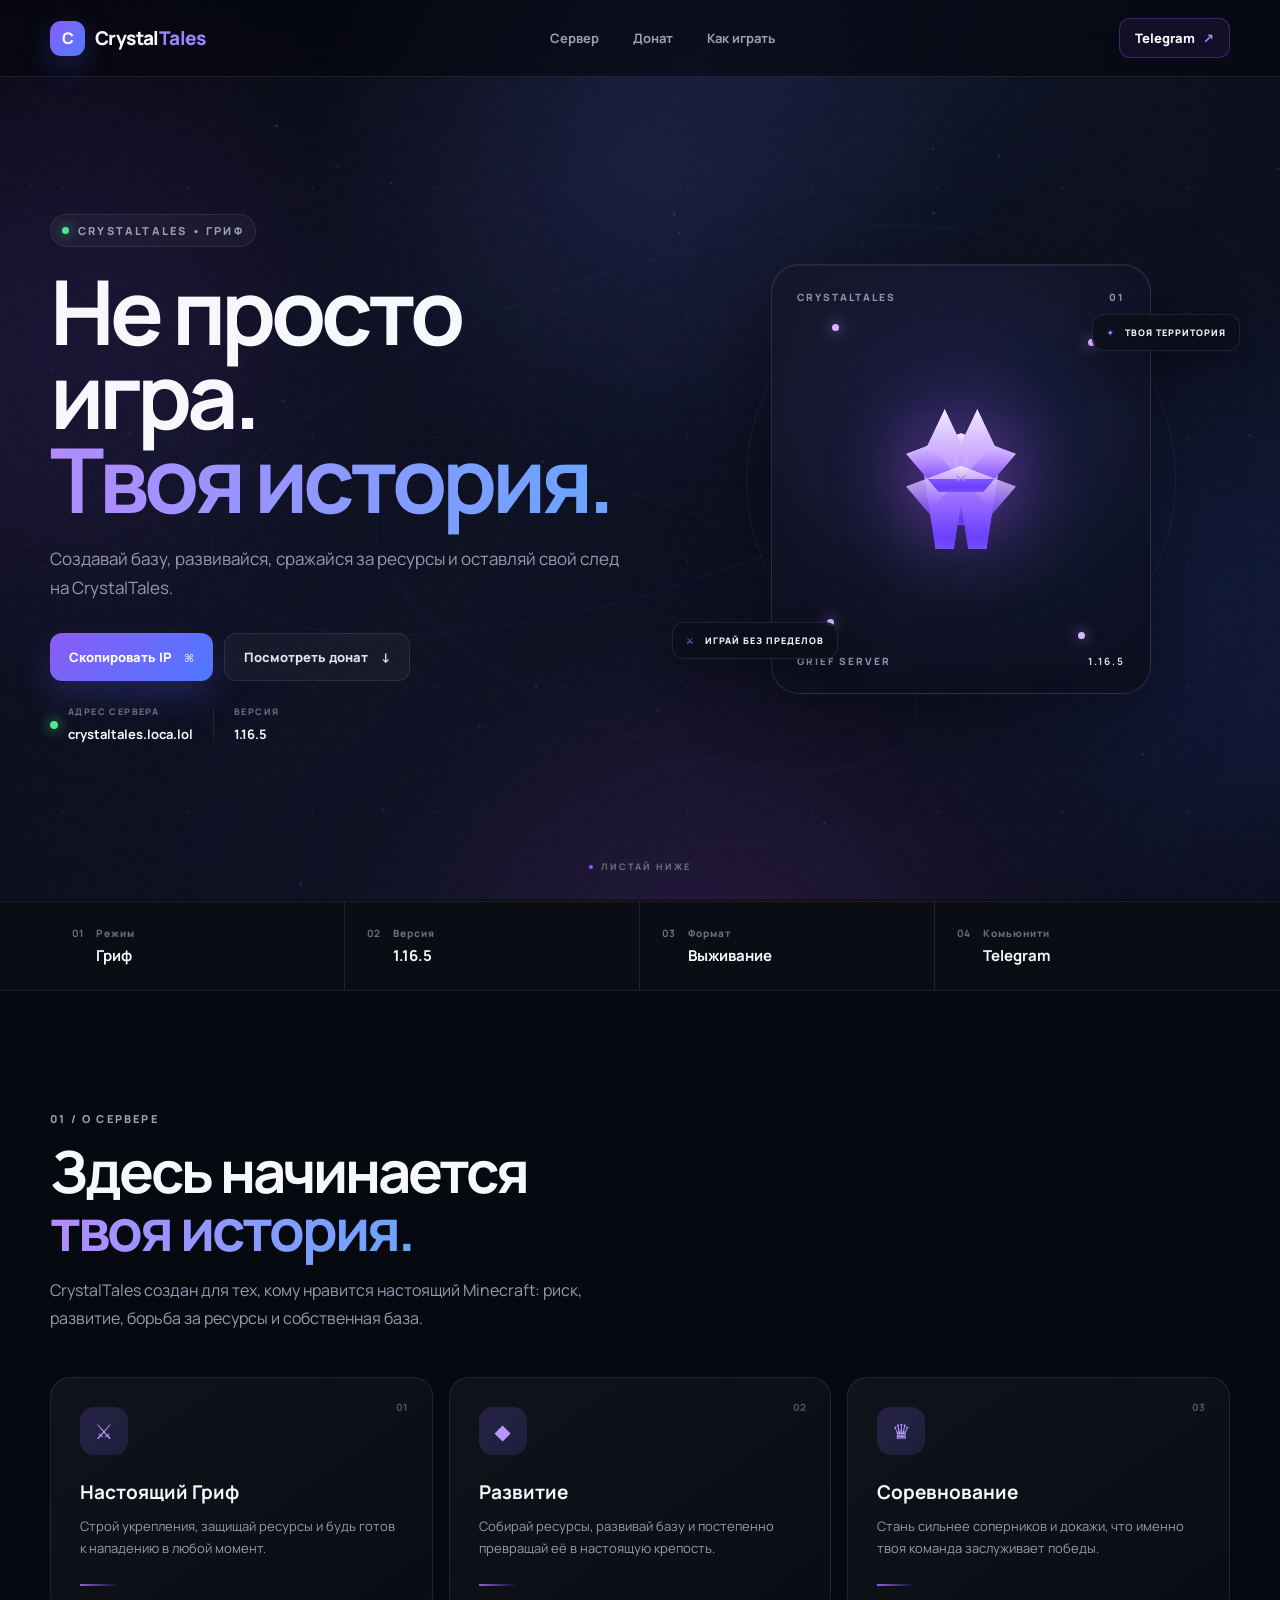
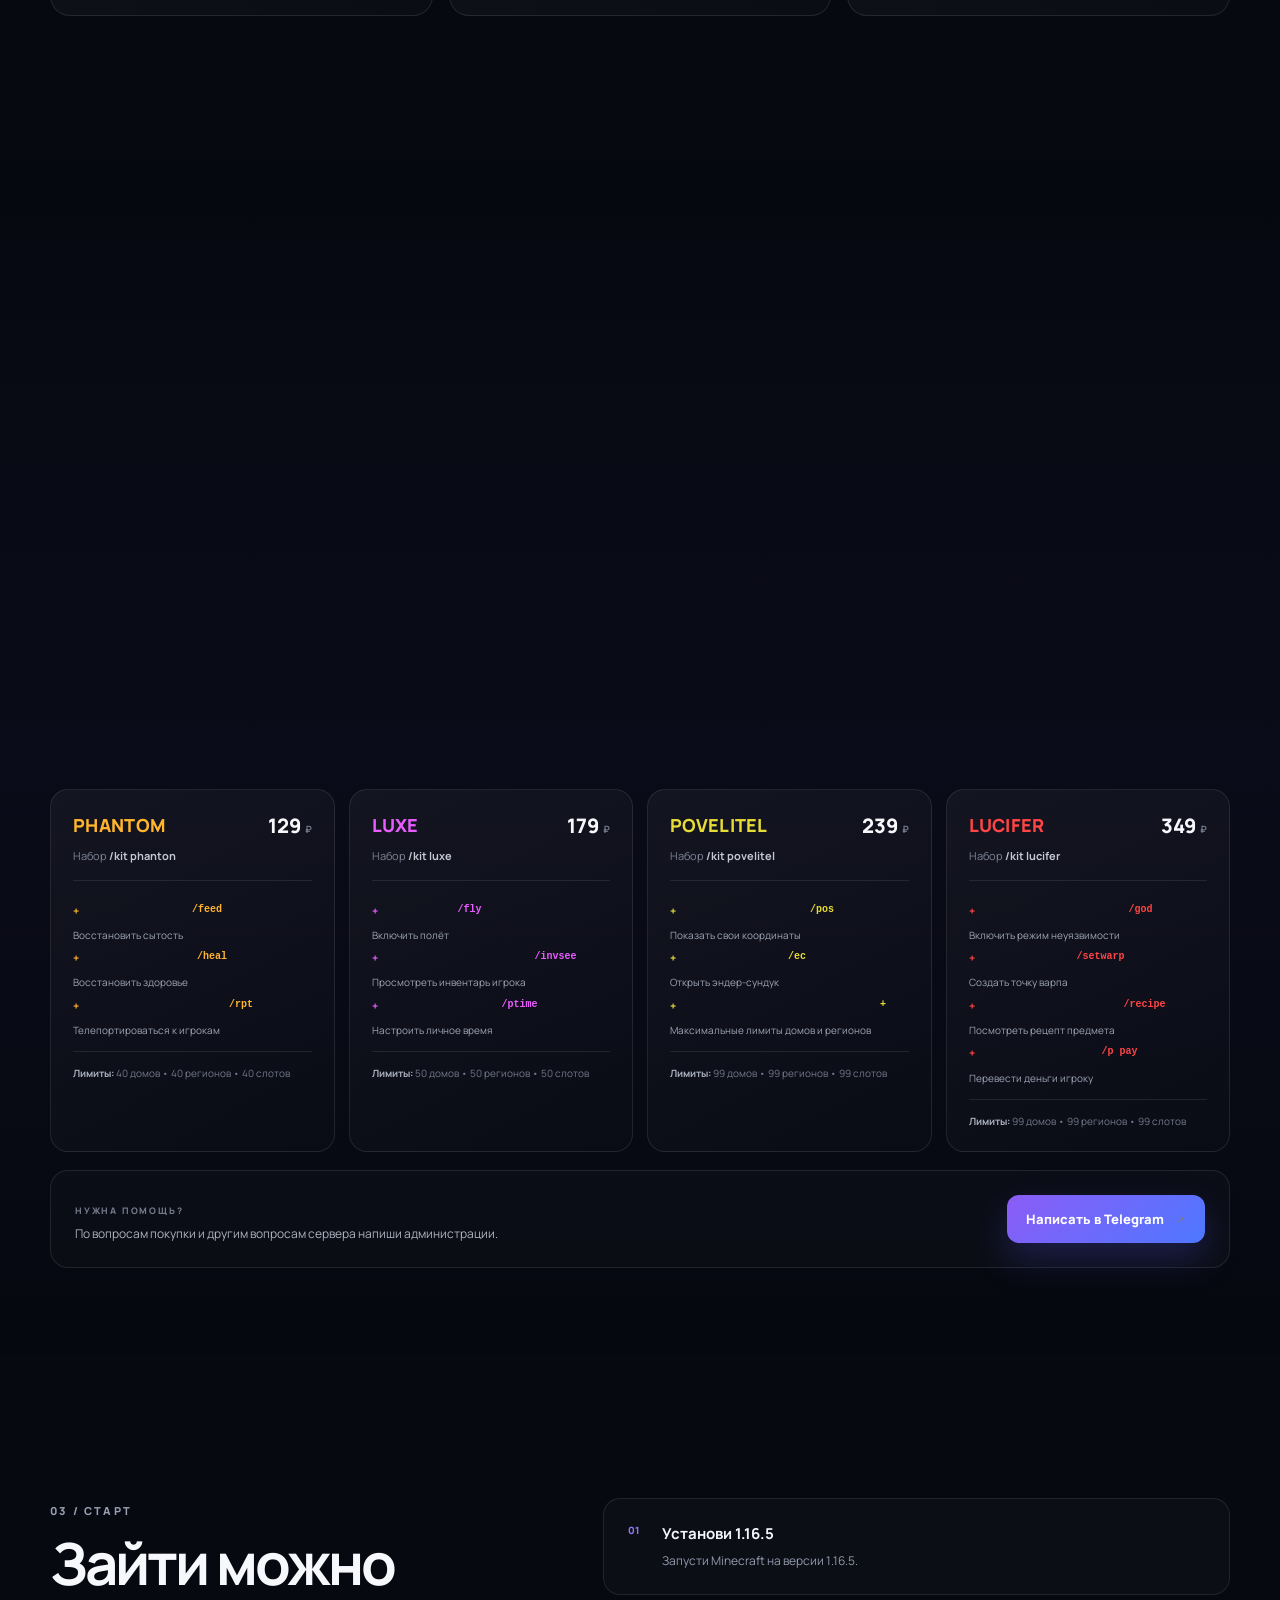
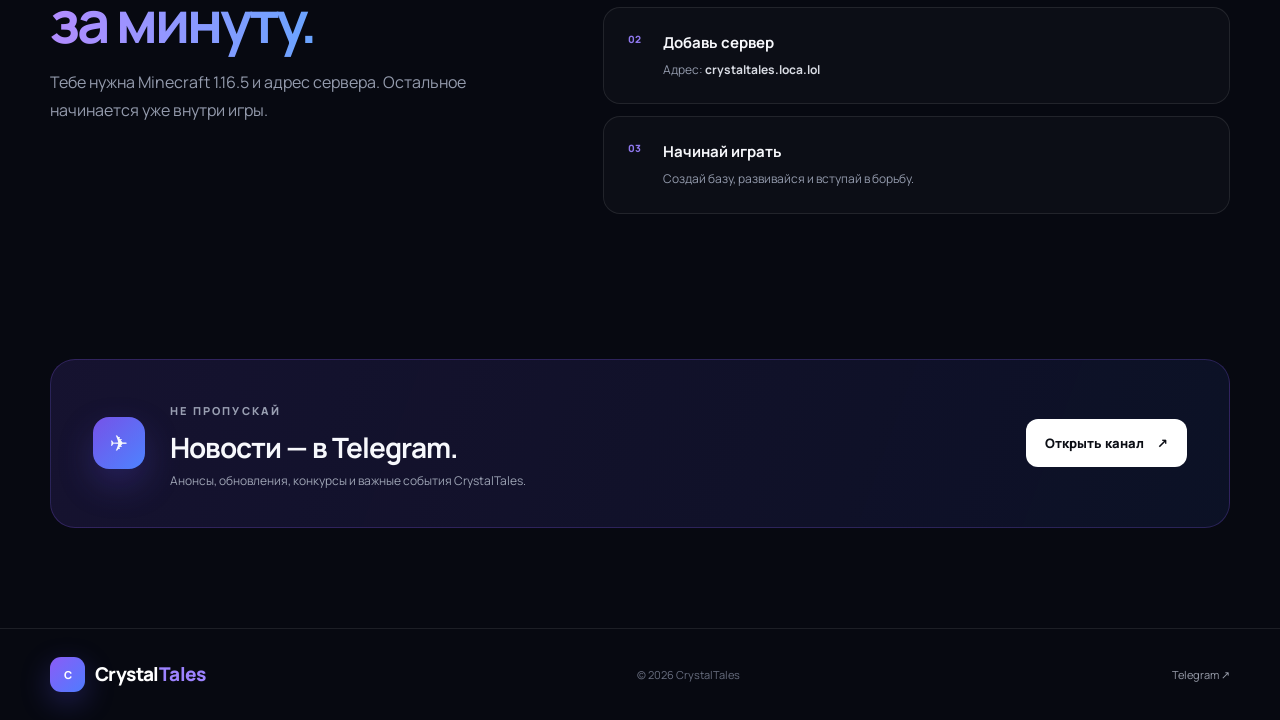
==== index.html @ ec24c419 "Add files via upload" ====
<!doctype html>
<html lang="ru">
<head>
  <meta charset="UTF-8">
  <meta name="viewport" content="width=device-width, initial-scale=1.0">
  <meta name="theme-color" content="#080a12">
  <meta name="description" content="CrystalTales — Minecraft сервер с режимом Гриф на версии 1.16.5.">
  <title>CrystalTales — Гриф 1.16.5</title>
  <link rel="preconnect" href="https://fonts.googleapis.com">
  <link rel="preconnect" href="https://fonts.gstatic.com" crossorigin>
  <link href="https://fonts.googleapis.com/css2?family=Manrope:wght@400;500;600;700;800&display=swap" rel="stylesheet">
  <link rel="stylesheet" href="style.css">
</head>
<body>
  <div class="page-bg" aria-hidden="true">
    <div class="noise"></div>
    <div class="aurora aurora-one"></div>
    <div class="aurora aurora-two"></div>
    <div class="aurora aurora-three"></div>
    <div class="aurora aurora-four"></div>
    <div class="stars"></div>
    <div class="light-grid"></div>
    <div class="orbit-glow orbit-a"></div>
    <div class="orbit-glow orbit-b"></div>
    <canvas id="spaceCanvas"></canvas>
  </div>

  <header class="header" id="top">
    <div class="container nav">
      <a class="brand" href="#top" aria-label="CrystalTales">
        <span class="brand-logo">C</span>
        <span class="brand-name">Crystal<span>Tales</span></span>
      </a>
      <nav class="nav-links" aria-label="Навигация">
        <a href="#about">Сервер</a>
        <a href="#donate">Донат</a>
        <a href="#how">Как играть</a>
      </nav>
      <a class="telegram-mini" href="https://t.me/CrystalTales1" target="_blank" rel="noopener">Telegram <span>↗</span></a>
    </div>
  </header>

  <main>
    <section class="hero">
      <div class="container hero-grid">
        <div class="hero-copy reveal">
          <div class="badge"><i></i> CRYSTALTALES • ГРИФ</div>
          <h1>Не просто игра.<br><span>Твоя история.</span></h1>
          <p class="hero-text">Создавай базу, развивайся, сражайся за ресурсы и оставляй свой след на CrystalTales.</p>
          <div class="hero-actions">
            <button class="btn btn-primary" id="copyIp"><span>Скопировать IP</span><b>⌘</b></button>
            <a class="btn btn-ghost" href="#donate">Посмотреть донат <span>↓</span></a>
          </div>
          <div class="server-meta">
            <div class="meta-item"><span class="online-dot"></span><div><small>АДРЕС СЕРВЕРА</small><strong>crystaltales.loca.lol</strong></div></div>
            <div class="meta-divider"></div>
            <div class="meta-item"><div><small>ВЕРСИЯ</small><strong>1.16.5</strong></div></div>
          </div>
        </div>

        <div class="hero-visual reveal reveal-delay">
          <div class="visual-ring ring-one"></div>
          <div class="visual-ring ring-two"></div>
          <div class="visual-card">
            <div class="visual-top"><span>CRYSTALTALES</span><em>01</em></div>
            <div class="crystal-wrap"><div class="crystal-glow"></div><div class="crystal-3d"><div class="face top"></div><div class="face left"></div><div class="face right"></div><div class="face bottom"></div></div><div class="spark s1"></div><div class="spark s2"></div><div class="spark s3"></div><div class="spark s4"></div></div>
            <div class="visual-bottom"><span>GRIEF SERVER</span><strong>1.16.5</strong></div>
          </div>
          <div class="floating-chip chip-top"><span>✦</span> ТВОЯ ТЕРРИТОРИЯ</div>
          <div class="floating-chip chip-bottom"><span>⚔</span> ИГРАЙ БЕЗ ПРЕДЕЛОВ</div>
        </div>
      </div>
      <div class="scroll-hint"><span></span> ЛИСТАЙ НИЖЕ</div>
    </section>

    <section class="quick-stats">
      <div class="container stats-grid">
        <div class="stat"><b>01</b><span>Режим</span><strong>Гриф</strong></div>
        <div class="stat"><b>02</b><span>Версия</span><strong>1.16.5</strong></div>
        <div class="stat"><b>03</b><span>Формат</span><strong>Выживание</strong></div>
        <div class="stat"><b>04</b><span>Комьюнити</span><strong>Telegram</strong></div>
      </div>
    </section>

    <section id="about" class="section">
      <div class="container">
        <div class="section-title reveal"><span class="section-kicker">01 / О СЕРВЕРЕ</span><h2>Здесь начинается<br><span>твоя история.</span></h2><p>CrystalTales создан для тех, кому нравится настоящий Minecraft: риск, развитие, борьба за ресурсы и собственная база.</p></div>
        <div class="feature-grid">
          <article class="feature-card reveal"><div class="feature-number">01</div><div class="feature-icon">⚔</div><h3>Настоящий Гриф</h3><p>Строй укрепления, защищай ресурсы и будь готов к нападению в любой момент.</p><span class="feature-line"></span></article>
          <article class="feature-card reveal"><div class="feature-number">02</div><div class="feature-icon">◆</div><h3>Развитие</h3><p>Собирай ресурсы, развивай базу и постепенно превращай её в настоящую крепость.</p><span class="feature-line"></span></article>
          <article class="feature-card reveal"><div class="feature-number">03</div><div class="feature-icon">♛</div><h3>Соревнование</h3><p>Стань сильнее соперников и докажи, что именно твоя команда заслуживает победы.</p><span class="feature-line"></span></article>
        </div>
      </div>
    </section>

    <section id="donate" class="section donate-section">
      <div class="container">
        <div class="section-title center reveal"><span class="section-kicker">02 / ПРИВИЛЕГИИ</span><h2>Выбери свой <span>уровень.</span></h2><p>Восемь привилегий для разных стилей игры. Подробности по каждой доступны ниже.</p></div>
        <div class="donate-grid" id="donateGrid"></div>
        <div class="donate-bottom reveal"><div><span>НУЖНА ПОМОЩЬ?</span><p>По вопросам покупки и другим вопросам сервера напиши администрации.</p></div><a class="btn btn-primary" href="https://t.me/CrystalTales1" target="_blank" rel="noopener">Написать в Telegram <span>↗</span></a></div>
      </div>
    </section>

    <section id="how" class="section how-section">
      <div class="container how-grid">
        <div class="section-title reveal"><span class="section-kicker">03 / СТАРТ</span><h2>Зайти можно<br><span>за минуту.</span></h2><p>Тебе нужна Minecraft 1.16.5 и адрес сервера. Остальное начинается уже внутри игры.</p></div>
        <div class="steps reveal">
          <div class="step"><span>01</span><div><h3>Установи 1.16.5</h3><p>Запусти Minecraft на версии 1.16.5.</p></div></div>
          <div class="step"><span>02</span><div><h3>Добавь сервер</h3><p>Адрес: <b>crystaltales.loca.lol</b></p></div></div>
          <div class="step"><span>03</span><div><h3>Начинай играть</h3><p>Создай базу, развивайся и вступай в борьбу.</p></div></div>
        </div>
      </div>
    </section>

    <section class="telegram-section">
      <div class="container telegram-box reveal">
        <div class="telegram-symbol">✈</div>
        <div><span class="section-kicker">НЕ ПРОПУСКАЙ</span><h2>Новости — в Telegram.</h2><p>Анонсы, обновления, конкурсы и важные события CrystalTales.</p></div>
        <a class="btn btn-light" href="https://t.me/CrystalTales1" target="_blank" rel="noopener">Открыть канал <span>↗</span></a>
      </div>
    </section>
  </main>

  <footer class="footer">
    <div class="container footer-inner">
      <a class="brand" href="#top"><span class="brand-logo">C</span><span class="brand-name">Crystal<span>Tales</span></span></a>
      <span>© 2026 CrystalTales</span>
      <a href="https://t.me/CrystalTales1" target="_blank" rel="noopener">Telegram ↗</a>
    </div>
  </footer>

  <div class="toast" id="toast">IP скопирован</div>
  <script src="script.js"></script>
</body>
</html>
---- style.css ----
:root{--bg:#070911;--bg2:#0b0e19;--panel:#0f1320;--panel2:#111625;--text:#f7f8fc;--muted:#949bad;--soft:#c7cad4;--line:rgba(255,255,255,.09);--purple:#8b5cf6;--blue:#4f7cff;--cyan:#5de5ff;--shadow:0 30px 90px rgba(0,0,0,.34)}
*{box-sizing:border-box}html{scroll-behavior:smooth}body{margin:0;background:var(--bg);color:var(--text);font-family:Manrope,system-ui,sans-serif;overflow-x:hidden}a{text-decoration:none;color:inherit}button{font:inherit}.container{width:min(1180px,calc(100% - 40px));margin:auto}
.page-bg{position:fixed;inset:0;z-index:-10;overflow:hidden;background:radial-gradient(circle at 50% 18%,#11142a 0,transparent 36%),linear-gradient(135deg,#05060b,#0a0d17 48%,#06070d)}.noise{position:absolute;inset:0;opacity:.035;background-image:url("data:image/svg+xml,%3Csvg viewBox='0 0 180 180' xmlns='http://www.w3.org/2000/svg'%3E%3Cfilter id='n'%3E%3CfeTurbulence type='fractalNoise' baseFrequency='.9' numOctaves='4' stitchTiles='stitch'/%3E%3C/filter%3E%3Crect width='100%25' height='100%25' filter='url(%23n)' opacity='.6'/%3E%3C/svg%3E")}.aurora{position:absolute;width:520px;height:520px;border-radius:50%;filter:blur(120px);opacity:.16;animation:float 17s ease-in-out infinite}.aurora-one{background:#7139dc;left:-220px;top:80px}.aurora-two{background:#245fe8;right:-240px;top:380px;animation-delay:-6s}.aurora-three{background:#9b42e9;left:35%;bottom:-350px;animation-delay:-11s}.stars{position:absolute;inset:0;background-image:radial-gradient(circle,rgba(255,255,255,.38) 1px,transparent 1.5px);background-size:125px 125px;opacity:.13}#spaceCanvas{position:absolute;inset:0;width:100%;height:100%;opacity:.5}@keyframes float{0%,100%{transform:translate3d(0,0,0) scale(1)}50%{transform:translate3d(35px,-35px,0) scale(1.1)}}
.header{position:sticky;top:0;z-index:50;background:rgba(6,8,14,.62);border-bottom:1px solid var(--line);backdrop-filter:blur(20px)}.nav{height:76px;display:flex;align-items:center;justify-content:space-between;gap:25px}.brand{display:flex;align-items:center;gap:10px}.brand-logo{width:35px;height:35px;display:grid;place-items:center;border-radius:11px;font-weight:900;background:linear-gradient(135deg,var(--purple),var(--blue));box-shadow:0 10px 30px rgba(90,80,240,.3)}.brand-name{font-weight:800;font-size:19px;letter-spacing:-.6px}.brand-name span{color:#9d83ff}.nav-links{display:flex;gap:34px;color:#9ca1b2;font-size:13px;font-weight:700}.nav-links a{transition:.2s}.nav-links a:hover{color:#fff}.telegram-mini{padding:10px 15px;border:1px solid rgba(139,92,246,.32);background:rgba(139,92,246,.08);border-radius:11px;font-size:13px;font-weight:800}.telegram-mini span{color:#a990ff;margin-left:5px}
.hero{min-height:calc(100vh - 76px);display:flex;align-items:center;position:relative;padding:80px 0 100px}.hero-grid{display:grid;grid-template-columns:1.03fr .97fr;align-items:center;gap:70px}.badge,.section-kicker{font-size:11px;letter-spacing:2.2px;font-weight:800;color:#999fb2}.badge{display:inline-flex;align-items:center;gap:9px;padding:8px 11px;border:1px solid var(--line);background:rgba(255,255,255,.035);border-radius:999px}.badge i{width:7px;height:7px;border-radius:50%;background:#55e38b;box-shadow:0 0 13px #55e38b}.hero h1{font-size:clamp(55px,7vw,92px);line-height:.94;letter-spacing:-5px;margin:22px 0}.hero h1 span,.section-title h2 span{background:linear-gradient(90deg,#b28cff,#69a4ff);-webkit-background-clip:text;background-clip:text;color:transparent}.hero-text{max-width:600px;color:var(--muted);font-size:17px;line-height:1.75}.hero-actions{display:flex;gap:11px;margin:30px 0 24px;flex-wrap:wrap}.btn{display:inline-flex;align-items:center;justify-content:center;gap:13px;min-height:48px;padding:0 19px;border-radius:12px;font-size:13px;font-weight:800;transition:.22s;border:0;cursor:pointer}.btn-primary{color:#fff;background:linear-gradient(135deg,#8b5cf6,#4e78ff);box-shadow:0 15px 35px rgba(83,83,230,.25)}.btn-primary:hover{transform:translateY(-2px);box-shadow:0 20px 45px rgba(83,83,230,.34)}.btn-primary b{font-size:11px;opacity:.7}.btn-ghost{border:1px solid var(--line);background:rgba(255,255,255,.035);color:#e2e4eb}.btn-ghost:hover{background:rgba(255,255,255,.07);transform:translateY(-2px)}.server-meta{display:flex;align-items:center;gap:20px}.meta-item{display:flex;align-items:center;gap:10px}.meta-item small{display:block;color:#666d80;font-size:9px;font-weight:800;letter-spacing:1.4px;margin-bottom:4px}.meta-item strong{font-size:13px}.online-dot{width:8px;height:8px;border-radius:50%;background:#55e38b;box-shadow:0 0 13px #55e38b}.meta-divider{height:32px;width:1px;background:var(--line)}
.hero-visual{position:relative;height:520px;display:grid;place-items:center}.visual-ring{position:absolute;border:1px solid rgba(142,120,255,.13);border-radius:50%;animation:spin 25s linear infinite}.ring-one{width:430px;height:430px}.ring-two{width:330px;height:330px;border-style:dashed;animation-direction:reverse;animation-duration:31s}.visual-card{width:min(380px,82vw);height:430px;border:1px solid rgba(255,255,255,.12);border-radius:28px;background:linear-gradient(150deg,rgba(20,23,40,.86),rgba(10,13,24,.72));box-shadow:var(--shadow),inset 0 1px 0 rgba(255,255,255,.05);backdrop-filter:blur(16px);padding:25px;display:flex;flex-direction:column;justify-content:space-between;position:relative;overflow:hidden}.visual-card:after{content:"";position:absolute;width:260px;height:260px;border-radius:50%;background:linear-gradient(135deg,#7945e8,#3c74ff);filter:blur(90px);opacity:.22;left:50%;top:40%;transform:translate(-50%,-50%)}.visual-top,.visual-bottom{position:relative;z-index:2;display:flex;justify-content:space-between;color:#8f95a8;font-size:10px;font-weight:800;letter-spacing:2px}.visual-top em{font-style:normal}.visual-bottom strong{color:#dce0e9}.crystal-wrap{position:relative;z-index:2;display:grid;place-items:center;flex:1}.crystal-glow{position:absolute;width:170px;height:170px;border-radius:50%;background:radial-gradient(circle,#a855f7,transparent 70%);filter:blur(35px);opacity:.7;animation:pulseGlow 3s ease-in-out infinite}.crystal-3d{position:relative;width:110px;height:140px;transform-style:preserve-3d;animation:floatCrystal 6s ease-in-out infinite,rotateCrystal 14s linear infinite}.face{position:absolute;clip-path:polygon(50% 0%,100% 35%,70% 100%,30% 100%,0% 35%);inset:0;background:linear-gradient(180deg,#f3e8ff,#b388ff,#5b2fff);box-shadow:0 0 35px rgba(168,85,247,.45),inset 0 0 16px rgba(255,255,255,.35)}.top{transform:rotateX(65deg) translateZ(18px)}.left{transform:rotateY(-65deg) translateZ(18px)}.right{transform:rotateY(65deg) translateZ(18px)}.bottom{transform:rotateX(-65deg) translateZ(18px);opacity:.85}.spark{position:absolute;width:7px;height:7px;border-radius:50%;background:#d8b4fe;box-shadow:0 0 14px #c084fc;animation:sparkMove 4s linear infinite}.s1{top:20px;left:35px}.s2{top:35px;right:30px;animation-delay:1s}.s3{bottom:28px;left:30px;animation-delay:2s}.s4{bottom:15px;right:40px;animation-delay:3s}@keyframes spin{to{transform:rotate(360deg)}}@keyframes floatCrystal{0%,100%{transform:translateY(0)}50%{transform:translateY(-14px)}}@keyframes rotateCrystal{from{rotate:0deg}to{rotate:360deg}}@keyframes pulseGlow{0%,100%{transform:scale(1);opacity:.65}50%{transform:scale(1.2);opacity:1}}@keyframes sparkMove{0%{transform:translate(0,0);opacity:0}20%{opacity:1}100%{transform:translate(20px,-30px);opacity:0}}.floating-chip{position:absolute;z-index:4;padding:11px 13px;border:1px solid var(--line);border-radius:12px;background:rgba(12,15,26,.82);backdrop-filter:blur(12px);font-size:9px;font-weight:800;letter-spacing:1px;box-shadow:0 15px 35px rgba(0,0,0,.22)}.floating-chip span{color:#9b7cff;margin-right:7px}.chip-top{top:95px;right:-10px;animation:chip 4s ease-in-out infinite}.chip-bottom{bottom:80px;left:-20px;animation:chip 4s ease-in-out infinite reverse}@keyframes chip{50%{transform:translateY(-8px)}}.scroll-hint{position:absolute;bottom:28px;left:50%;transform:translateX(-50%);color:#676d7d;font-size:9px;letter-spacing:2px;font-weight:800;display:flex;align-items:center;gap:8px}.scroll-hint span{width:4px;height:4px;border-radius:50%;background:#8b5cf6}
.quick-stats{border-block:1px solid var(--line);background:rgba(255,255,255,.018)}.stats-grid{display:grid;grid-template-columns:repeat(4,1fr)}.stat{padding:24px 22px;border-right:1px solid var(--line);display:grid;grid-template-columns:auto 1fr;column-gap:13px}.stat:last-child{border:0}.stat b{grid-row:1/3;color:#716d84;font-size:10px}.stat span{font-size:10px;color:#696f80;letter-spacing:1px;font-weight:800}.stat strong{font-size:15px;margin-top:5px}
.section{padding:115px 0}.section-title{max-width:700px;margin-bottom:45px}.section-title.center{text-align:center;margin-left:auto;margin-right:auto}.section-title.center p{margin-left:auto;margin-right:auto}.section-title h2{font-size:clamp(38px,5vw,58px);line-height:1;letter-spacing:-3px;margin:14px 0 18px}.section-title p{color:var(--muted);line-height:1.75;max-width:560px;margin:0}.feature-grid{display:grid;grid-template-columns:repeat(3,1fr);gap:16px}.feature-card{position:relative;padding:29px;border:1px solid var(--line);border-radius:20px;background:linear-gradient(145deg,rgba(255,255,255,.045),rgba(255,255,255,.018));overflow:hidden;transition:.25s}.feature-card:hover{transform:translateY(-6px);border-color:rgba(139,92,246,.32);box-shadow:0 25px 55px rgba(0,0,0,.2)}.feature-number{position:absolute;top:22px;right:24px;color:#4c5262;font-size:10px;font-weight:900}.feature-icon{width:48px;height:48px;border-radius:14px;display:grid;place-items:center;background:linear-gradient(135deg,rgba(139,92,246,.2),rgba(79,124,255,.14));color:#b497ff;font-size:21px}.feature-card h3{font-size:19px;margin:24px 0 10px}.feature-card p{color:var(--muted);font-size:13px;line-height:1.7;margin:0}.feature-line{display:block;width:38px;height:2px;margin-top:25px;background:linear-gradient(90deg,var(--purple),transparent)}
.donate-section{background:linear-gradient(180deg,transparent,rgba(94,75,190,.045),transparent)}.donate-grid{display:grid;grid-template-columns:repeat(4,1fr);gap:14px}.donate-card{--rank:#9b7cff;position:relative;padding:22px;border:1px solid var(--line);border-radius:18px;background:linear-gradient(150deg,rgba(255,255,255,.045),rgba(255,255,255,.012));overflow:hidden;transition:.25s}.donate-card:before{content:"";position:absolute;width:170px;height:170px;border-radius:50%;background:var(--rank);filter:blur(75px);opacity:0;right:-80px;top:-100px;transition:.3s}.donate-card:hover{transform:translateY(-5px);border-color:color-mix(in srgb,var(--rank) 60%,transparent);box-shadow:0 22px 50px rgba(0,0,0,.2)}.donate-card:hover:before{opacity:.12}.rank-top{display:flex;align-items:center;justify-content:space-between}.rank{font-size:18px;font-weight:900;color:var(--rank);letter-spacing:.3px}.rank-price{font-size:20px;font-weight:900}.rank-price small{font-size:10px;color:#717687;font-weight:700}.rank-kit{font-size:11px;color:#7f8596;margin-top:9px}.rank-kit b{color:#c4c8d2}.perk-list{margin:17px 0 0;padding-top:14px;border-top:1px solid var(--line)}.perk{font-size:11px;color:#aeb3c0;line-height:1.55;margin:7px 0}.perk:before{content:"+";color:var(--rank);font-weight:900;margin-right:7px}.limits{margin-top:14px;padding-top:13px;border-top:1px solid var(--line);font-size:10px;line-height:1.6;color:#747a8c}.limits b{color:#aab0be}.donate-bottom{margin-top:18px;padding:24px;border:1px solid var(--line);border-radius:18px;display:flex;justify-content:space-between;align-items:center;gap:20px;background:rgba(255,255,255,.02)}.donate-bottom span{font-size:9px;letter-spacing:1.8px;color:#73798b;font-weight:900}.donate-bottom p{margin:6px 0 0;color:#aeb2bf;font-size:12px}
.how-grid{display:grid;grid-template-columns:.85fr 1.15fr;gap:90px;align-items:start}.steps{display:grid;gap:12px}.step{display:flex;gap:22px;padding:24px;border:1px solid var(--line);border-radius:17px;background:rgba(255,255,255,.025);transition:.2s}.step:hover{background:rgba(255,255,255,.045);transform:translateX(4px)}.step>span{font-size:10px;font-weight:900;color:#8f78ee}.step h3{margin:0 0 7px;font-size:15px}.step p{margin:0;color:var(--muted);font-size:12px;line-height:1.6}.step p b{color:#d9dce4}
.telegram-section{padding:30px 0 100px}.telegram-box{padding:38px 42px;border:1px solid rgba(139,92,246,.24);border-radius:25px;background:linear-gradient(110deg,rgba(104,71,209,.16),rgba(54,91,219,.10));display:grid;grid-template-columns:auto 1fr auto;align-items:center;gap:25px}.telegram-symbol{width:52px;height:52px;border-radius:16px;display:grid;place-items:center;background:linear-gradient(135deg,#7652e8,#4d83ff);font-size:22px;box-shadow:0 15px 35px rgba(91,77,230,.25)}.telegram-box h2{margin:8px 0 6px;font-size:28px;letter-spacing:-1px}.telegram-box p{margin:0;color:#9ea4b5;font-size:12px}.btn-light{background:#fff;color:#0b0d14}.btn-light:hover{transform:translateY(-2px);background:#f0f1f5}.footer{padding:28px 0;border-top:1px solid var(--line);color:#696f80;font-size:11px}.footer-inner{display:flex;align-items:center;justify-content:space-between;gap:20px}.footer .brand{color:#fff}.footer a:last-child{color:#9a9fac}.toast{position:fixed;left:50%;bottom:28px;transform:translate(-50%,20px);opacity:0;pointer-events:none;padding:12px 17px;border-radius:12px;background:#f6f7fa;color:#0b0d13;font-size:12px;font-weight:800;box-shadow:0 15px 40px rgba(0,0,0,.3);transition:.25s;z-index:100}.toast.show{opacity:1;transform:translate(-50%,0)}
.reveal{opacity:0;transform:translateY(20px);transition:opacity .7s ease,transform .7s ease}.reveal.visible{opacity:1;transform:none}.reveal-delay{transition-delay:.15s}
@media(max-width:1050px){.hero-grid{gap:35px}.donate-grid{grid-template-columns:repeat(2,1fr)}.how-grid{gap:50px}}
@media(max-width:850px){.nav-links{display:none}.hero{padding:70px 0 100px}.hero-grid{grid-template-columns:1fr}.hero-visual{height:450px}.feature-grid,.how-grid{grid-template-columns:1fr}.stats-grid{grid-template-columns:repeat(2,1fr)}.stat:nth-child(2){border-right:0}.stat:nth-child(-n+2){border-bottom:1px solid var(--line)}.telegram-box{grid-template-columns:auto 1fr}.telegram-box .btn{grid-column:2;justify-self:start}.floating-chip{display:none}}
@media(max-width:560px){.container{width:calc(100% - 26px)}.nav{height:66px}.telegram-mini{padding:9px 12px}.hero{min-height:auto;padding:55px 0 85px}.hero h1{font-size:54px;letter-spacing:-3px}.hero-text{font-size:15px}.hero-actions .btn{width:100%}.server-meta{gap:12px}.meta-item strong{font-size:11px}.hero-visual{height:390px}.visual-card{height:350px}.ring-one{width:330px;height:330px}.ring-two{width:270px;height:270px}.crystal-core{font-size:90px}.section{padding:80px 0}.section-title h2{letter-spacing:-2px}.feature-grid,.donate-grid{grid-template-columns:1fr}.donate-bottom{display:block}.donate-bottom .btn{margin-top:18px;width:100%}.stats-grid{grid-template-columns:1fr}.stat{border-right:0!important;border-bottom:1px solid var(--line)!important}.stat:last-child{border-bottom:0!important}.telegram-box{display:block;padding:28px}.telegram-box .btn{width:100%;margin-top:20px}.footer-inner{flex-wrap:wrap}}
@media(prefers-reduced-motion:reduce){*,*:before,*:after{animation:none!important;transition:none!important;scroll-behavior:auto!important}.reveal{opacity:1;transform:none}}

/* Animated CrystalTales background */
.page-bg{background:radial-gradient(circle at 50% 20%,#171b3b 0,transparent 34%),linear-gradient(135deg,#05060c 0%,#0b1020 48%,#080711 100%)}
.aurora{will-change:transform;mix-blend-mode:screen}
.aurora-four{background:#3e82ff;right:22%;top:-280px;width:420px;height:420px;opacity:.10;animation:floatFour 21s ease-in-out infinite}
.stars{animation:starDrift 24s linear infinite;will-change:background-position}
.light-grid{position:absolute;inset:-20%;opacity:.12;background-image:linear-gradient(rgba(115,102,255,.16) 1px,transparent 1px),linear-gradient(90deg,rgba(71,129,255,.14) 1px,transparent 1px);background-size:80px 80px;transform:perspective(700px) rotateX(64deg) scale(1.35);transform-origin:center bottom;mask-image:linear-gradient(to bottom,transparent 0%,black 38%,black 100%);animation:gridMove 18s linear infinite}
.orbit-glow{position:absolute;border:1px solid rgba(144,120,255,.08);border-radius:50%;filter:blur(.2px);pointer-events:none}
.orbit-a{width:70vw;height:25vw;left:15%;top:30%;transform:rotate(-18deg);animation:orbitFloat 14s ease-in-out infinite}
.orbit-b{width:45vw;height:18vw;left:28%;top:56%;transform:rotate(22deg);animation:orbitFloat 18s ease-in-out infinite reverse}
@keyframes floatFour{0%,100%{transform:translate3d(0,0,0) scale(1)}50%{transform:translate3d(-80px,80px,0) scale(1.18)}}
@keyframes starDrift{0%{background-position:0 0}50%{background-position:62px -38px}100%{background-position:125px -76px}}
@keyframes gridMove{0%{background-position:0 0}100%{background-position:80px 80px}}
@keyframes orbitFloat{0%,100%{transform:rotate(-18deg) scale(1)}50%{transform:rotate(-14deg) scale(1.04) translateY(-10px)}}
.perk{display:grid;grid-template-columns:max-content 1fr;gap:9px;align-items:start}
.perk code{font-family:ui-monospace,SFMono-Regular,Consolas,monospace;color:var(--rank);font-size:10px;font-weight:800;white-space:nowrap}
.perk span{color:#9fa5b5;font-size:10px;line-height:1.45}
@media(max-width:560px){.perk{grid-template-columns:1fr;gap:2px}.perk code{font-size:10px}.perk span{font-size:10px}.light-grid{background-size:55px 55px}.orbit-a,.orbit-b{display:none}}
@media(prefers-reduced-motion:reduce){.light-grid,.orbit-glow,.stars,.aurora{animation:none!important}}
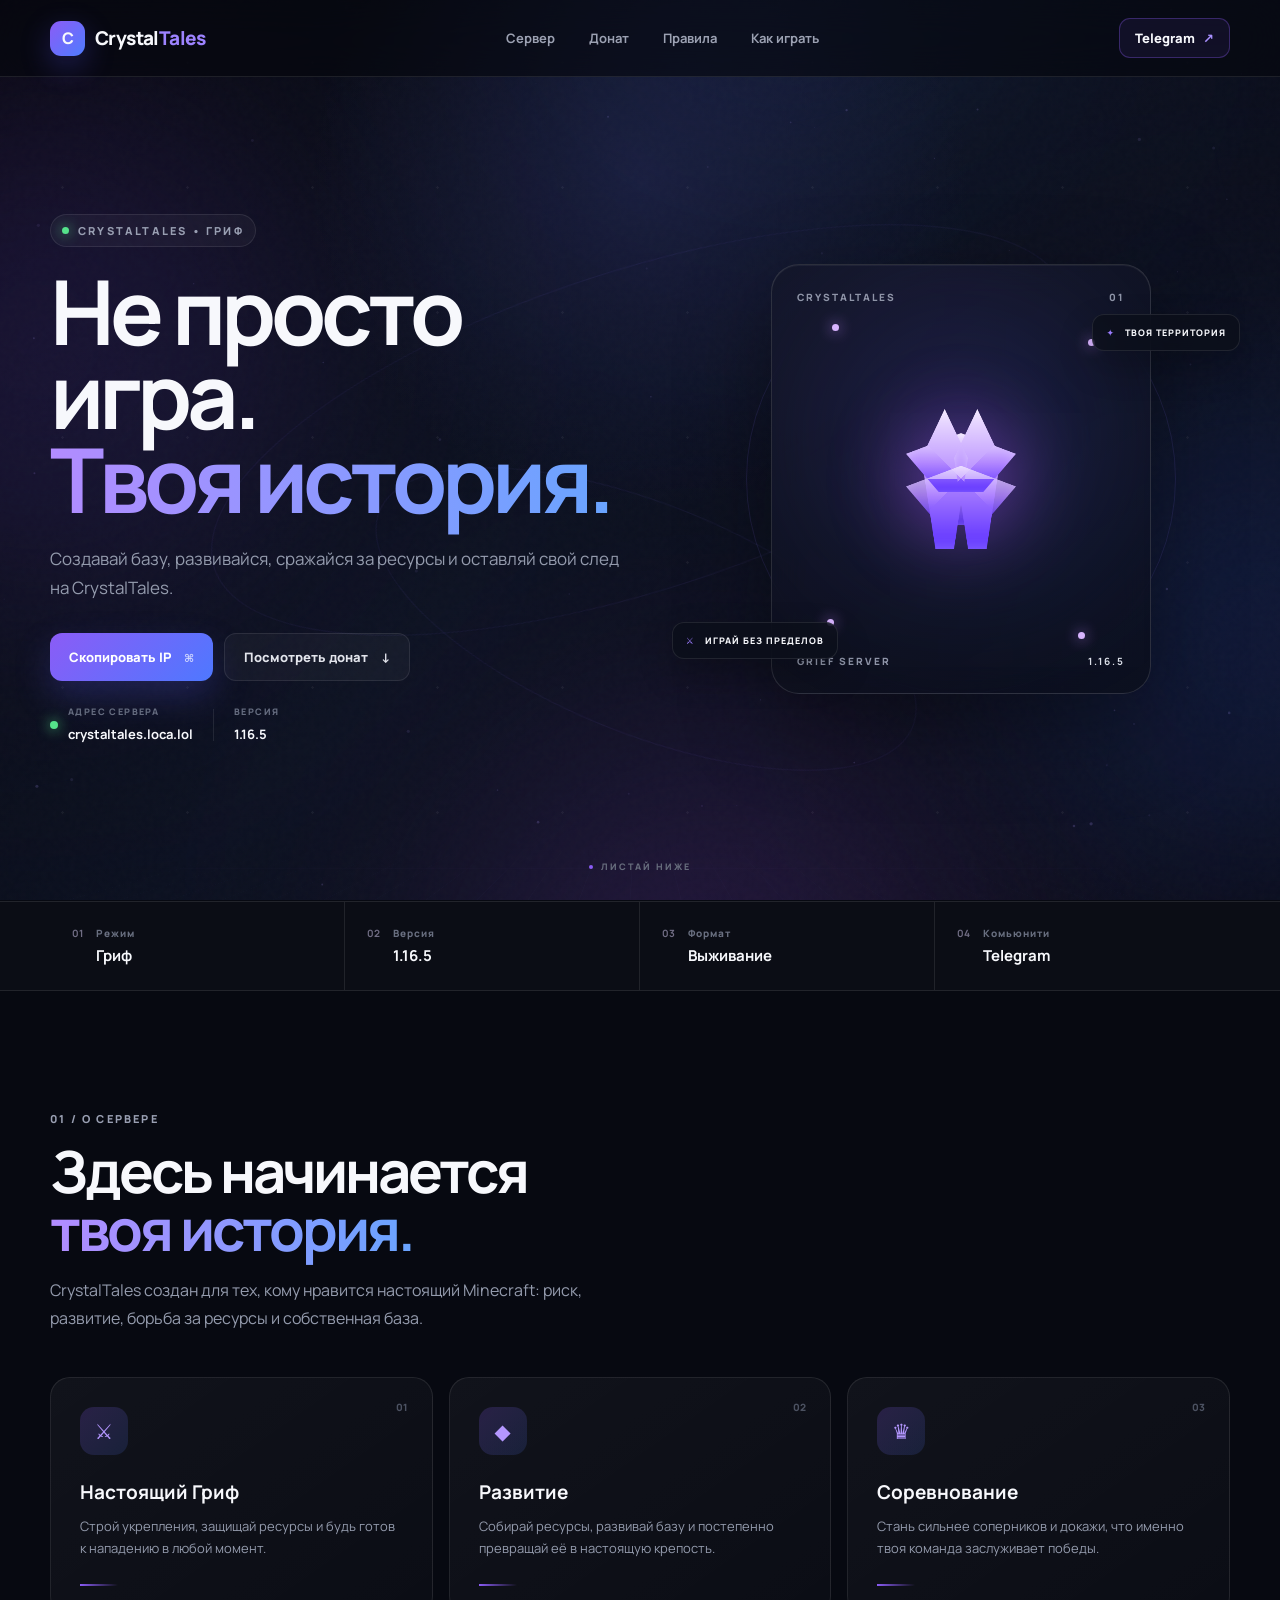
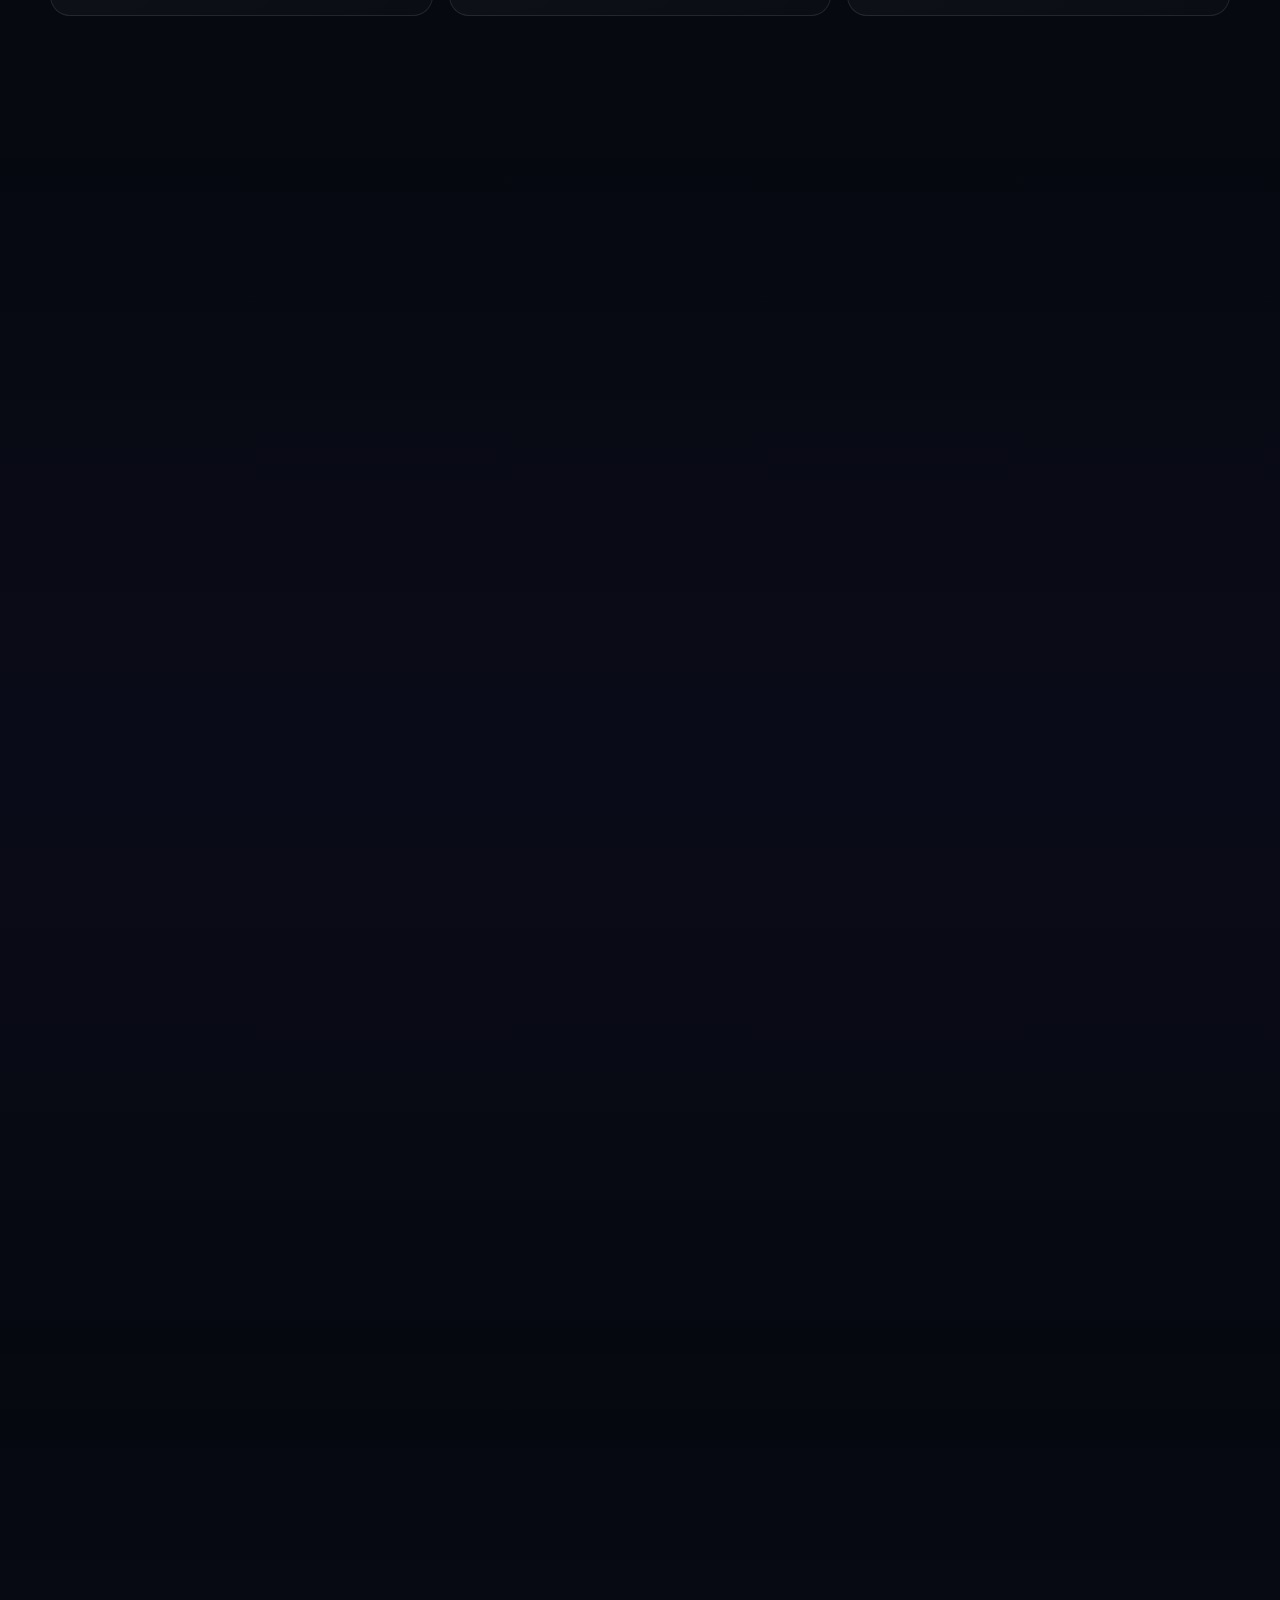
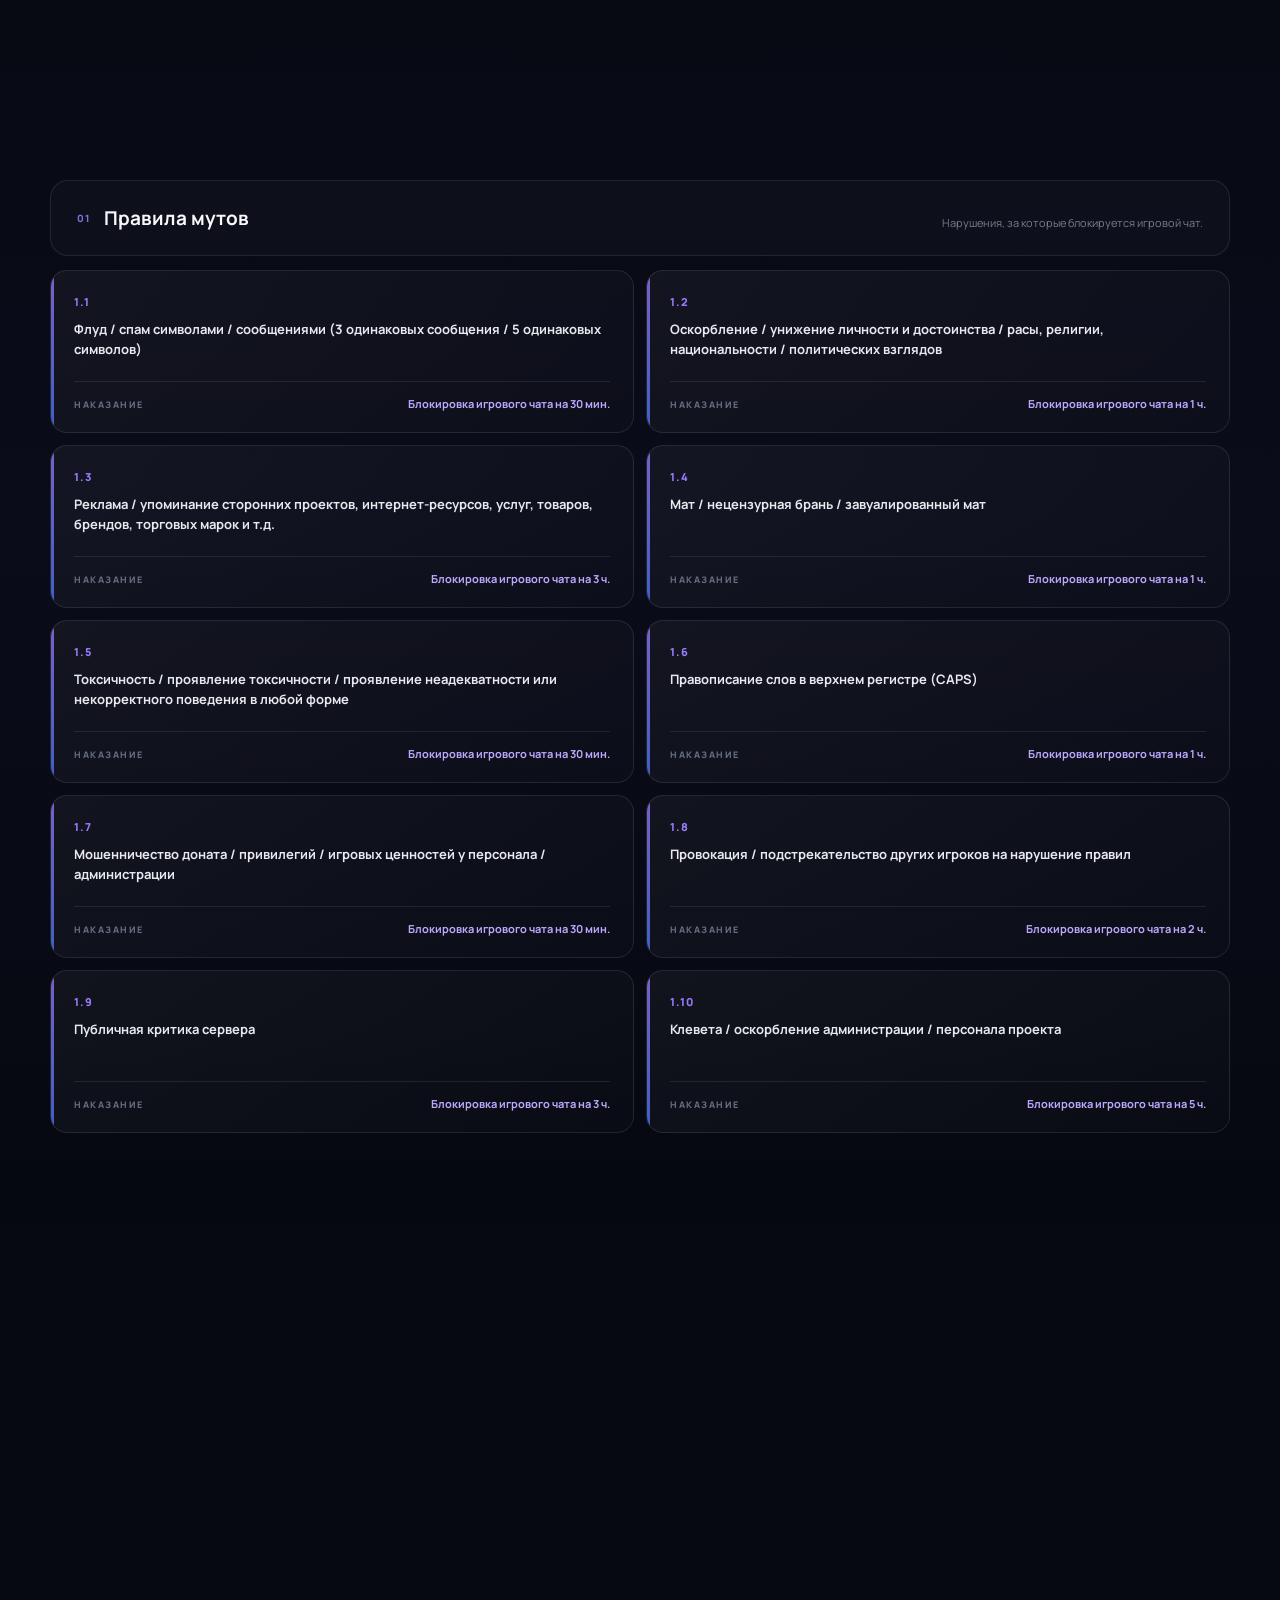
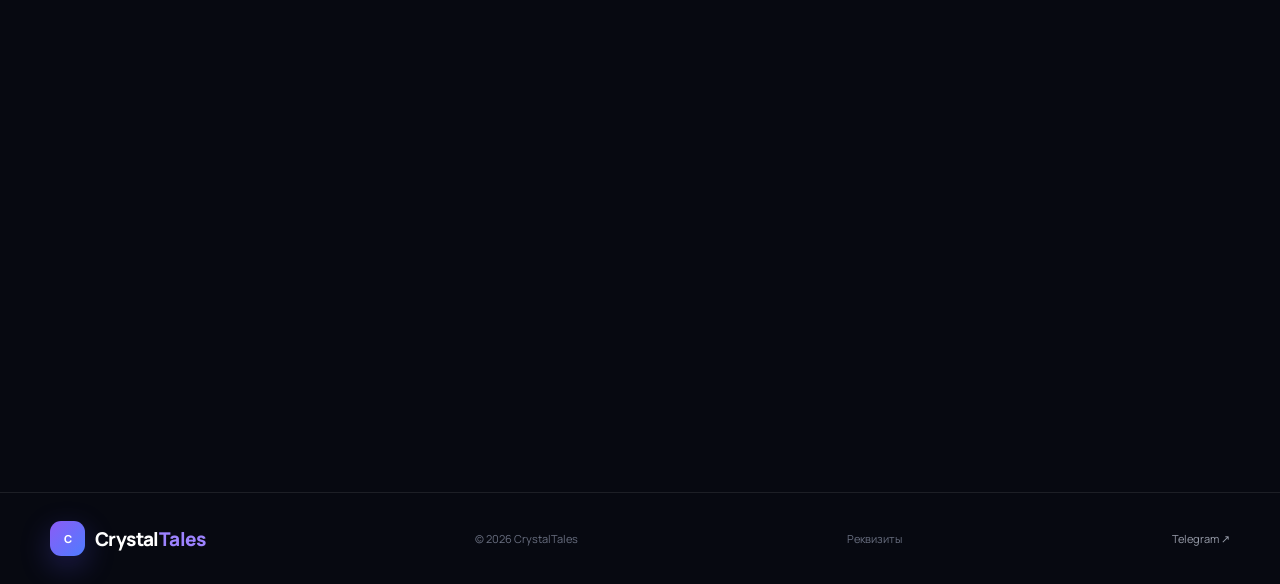
==== commit 8f04b10f: "Add files via upload" ====
--- a/index.html
+++ b/index.html
@@ -34,6 +34,7 @@
       <nav class="nav-links" aria-label="Навигация">
         <a href="#about">Сервер</a>
         <a href="#donate">Донат</a>
+        <a href="#rules">Правила</a>
         <a href="#how">Как играть</a>
       </nav>
       <a class="telegram-mini" href="https://t.me/CrystalTales1" target="_blank" rel="noopener">Telegram <span>↗</span></a>
@@ -101,9 +102,57 @@
       </div>
     </section>
 
+    <section id="rules" class="section rules-section">
+      <div class="container">
+        <div class="section-title center reveal">
+          <span class="section-kicker">03 / ПРАВИЛА</span>
+          <h2>Правила <span>CrystalTales.</span></h2>
+          <p>Соблюдай правила сервера, чтобы игра оставалась комфортной для всех. Ниже собраны правила мутов и банов с указанными наказаниями.</p>
+        </div>
+
+        <div class="rules-tabs reveal" role="tablist" aria-label="Разделы правил">
+          <button class="rules-tab active" type="button" role="tab" aria-selected="true" aria-controls="muteRules" data-rules-tab="muteRules">Муты <span>1.1–1.10</span></button>
+          <button class="rules-tab" type="button" role="tab" aria-selected="false" aria-controls="banRules" data-rules-tab="banRules">Баны <span>2.1–2.11</span></button>
+        </div>
+
+        <div class="rules-panel active" id="muteRules" role="tabpanel">
+          <div class="rules-panel-head"><div><span>01</span><h3>Правила мутов</h3></div><p>Нарушения, за которые блокируется игровой чат.</p></div>
+          <div class="rules-grid">
+            <article class="rule-card"><div class="rule-id">1.1</div><h4>Флуд / спам символами / сообщениями (3 одинаковых сообщения / 5 одинаковых символов)</h4><div class="rule-punishment"><span>Наказание</span><b>Блокировка игрового чата на 30 мин.</b></div></article>
+            <article class="rule-card"><div class="rule-id">1.2</div><h4>Оскорбление / унижение личности и достоинства / расы, религии, национальности / политических взглядов</h4><div class="rule-punishment"><span>Наказание</span><b>Блокировка игрового чата на 1 ч.</b></div></article>
+            <article class="rule-card"><div class="rule-id">1.3</div><h4>Реклама / упоминание сторонних проектов, интернет-ресурсов, услуг, товаров, брендов, торговых марок и т.д.</h4><div class="rule-punishment"><span>Наказание</span><b>Блокировка игрового чата на 3 ч.</b></div></article>
+            <article class="rule-card"><div class="rule-id">1.4</div><h4>Мат / нецензурная брань / завуалированный мат</h4><div class="rule-punishment"><span>Наказание</span><b>Блокировка игрового чата на 1 ч.</b></div></article>
+            <article class="rule-card"><div class="rule-id">1.5</div><h4>Токсичность / проявление токсичности / проявление неадекватности или некорректного поведения в любой форме</h4><div class="rule-punishment"><span>Наказание</span><b>Блокировка игрового чата на 30 мин.</b></div></article>
+            <article class="rule-card"><div class="rule-id">1.6</div><h4>Правописание слов в верхнем регистре (CAPS)</h4><div class="rule-punishment"><span>Наказание</span><b>Блокировка игрового чата на 1 ч.</b></div></article>
+            <article class="rule-card"><div class="rule-id">1.7</div><h4>Мошенничество доната / привилегий / игровых ценностей у персонала / администрации</h4><div class="rule-punishment"><span>Наказание</span><b>Блокировка игрового чата на 30 мин.</b></div></article>
+            <article class="rule-card"><div class="rule-id">1.8</div><h4>Провокация / подстрекательство других игроков на нарушение правил</h4><div class="rule-punishment"><span>Наказание</span><b>Блокировка игрового чата на 2 ч.</b></div></article>
+            <article class="rule-card"><div class="rule-id">1.9</div><h4>Публичная критика сервера</h4><div class="rule-punishment"><span>Наказание</span><b>Блокировка игрового чата на 3 ч.</b></div></article>
+            <article class="rule-card"><div class="rule-id">1.10</div><h4>Клевета / оскорбление администрации / персонала проекта</h4><div class="rule-punishment"><span>Наказание</span><b>Блокировка игрового чата на 5 ч.</b></div></article>
+          </div>
+        </div>
+
+        <div class="rules-panel" id="banRules" role="tabpanel" hidden>
+          <div class="rules-panel-head"><div><span>02</span><h3>Правила банов</h3></div><p>Нарушения, за которые блокируется игровой аккаунт.</p></div>
+          <div class="rules-grid">
+            <article class="rule-card ban"><div class="rule-id">2.1</div><h4>Запрещены использования стороннего ПО (читов, запрещённых модов)</h4><div class="rule-punishment"><span>Наказание</span><b>Блокировка игрового аккаунта на 14 дн.</b></div></article>
+            <article class="rule-card ban"><div class="rule-id">2.2</div><h4>Запрещены игра в команде с читером</h4><div class="rule-punishment"><span>Наказание</span><b>Блокировка игрового аккаунта на 7 дн.</b></div></article>
+            <article class="rule-card ban"><div class="rule-id">2.3</div><h4>Продажа игровых ценностей или игровой валюты за реальные деньги</h4><div class="rule-punishment"><span>Наказание</span><b>Блокировка игрового аккаунта на 14 дн.</b></div></article>
+            <article class="rule-card ban"><div class="rule-id">2.4</div><h4>Продажа / передача в третьи руки / аккаунта(ов) / распространение пароля / аккаунта(ов) где-либо и как-либо, в любых проявлениях</h4><div class="rule-punishment"><span>Наказание</span><b>Блокировка игрового аккаунта навсегда.</b></div></article>
+            <article class="rule-card ban"><div class="rule-id">2.5</div><h4>Эксплуатация / использование команды не по назначению / донесение заведомо ложной информации</h4><div class="rule-punishment"><span>Наказание</span><b>Блокировка игрового аккаунта на 1 дн.</b></div></article>
+            <article class="rule-card ban"><div class="rule-id">2.6</div><h4>Запрещена постройка нецензурных и оскорбительных слов, фигур, несущих порнографический, политический, оскорбительный характер</h4><div class="rule-punishment"><span>Наказание</span><b>Блокировка игрового аккаунта на 2 дн.</b></div></article>
+            <article class="rule-card ban"><div class="rule-id">2.7</div><h4>Признание в игре с читами</h4><div class="rule-punishment"><span>Наказание</span><b>Блокировка игрового аккаунта на 3 дн.</b></div></article>
+            <article class="rule-card ban"><div class="rule-id">2.8</div><h4>Запрещены передачи аккаунта</h4><div class="rule-punishment"><span>Наказание</span><b>Блокировка игрового аккаунта на 30 дн. / навсегда.</b></div></article>
+            <article class="rule-card ban"><div class="rule-id">2.9</div><h4>Обход мута</h4><div class="rule-punishment"><span>Наказание</span><b>Возвращение мута.</b></div></article>
+            <article class="rule-card ban"><div class="rule-id">2.10</div><h4>Вырывать кристаллы или мешать игрокам в ПВП, используя /god или же /fly</h4><div class="rule-punishment"><span>Наказание</span><b>Блокировка игрового аккаунта на 5 дн.</b></div></article>
+            <article class="rule-card ban"><div class="rule-id">2.11</div><h4>Запрещено подбирать ресурсы рядом /fly или же /god</h4><div class="rule-punishment"><span>Наказание</span><b>Блокировка игрового аккаунта на 2 дн.</b></div></article>
+          </div>
+        </div>
+      </div>
+    </section>
+
     <section id="how" class="section how-section">
       <div class="container how-grid">
-        <div class="section-title reveal"><span class="section-kicker">03 / СТАРТ</span><h2>Зайти можно<br><span>за минуту.</span></h2><p>Тебе нужна Minecraft 1.16.5 и адрес сервера. Остальное начинается уже внутри игры.</p></div>
+        <div class="section-title reveal"><span class="section-kicker">04 / СТАРТ</span><h2>Зайти можно<br><span>за минуту.</span></h2><p>Тебе нужна Minecraft 1.16.5 и адрес сервера. Остальное начинается уже внутри игры.</p></div>
         <div class="steps reveal">
           <div class="step"><span>01</span><div><h3>Установи 1.16.5</h3><p>Запусти Minecraft на версии 1.16.5.</p></div></div>
           <div class="step"><span>02</span><div><h3>Добавь сервер</h3><p>Адрес: <b>crystaltales.loca.lol</b></p></div></div>
@@ -125,7 +174,7 @@
     <div class="container footer-inner">
       <a class="brand" href="#top"><span class="brand-logo">C</span><span class="brand-name">Crystal<span>Tales</span></span></a>
       <span>© 2026 CrystalTales</span>
-      <a href="https://t.me/CrystalTales1" target="_blank" rel="noopener">Telegram ↗</a>
+      <a href="requisites.html">Реквизиты</a><a href="https://t.me/CrystalTales1" target="_blank" rel="noopener">Telegram ↗</a>
     </div>
   </footer>
 
--- a/style.css
+++ b/style.css
@@ -33,3 +33,28 @@
 .perk span{color:#9fa5b5;font-size:10px;line-height:1.45}
 @media(max-width:560px){.perk{grid-template-columns:1fr;gap:2px}.perk code{font-size:10px}.perk span{font-size:10px}.light-grid{background-size:55px 55px}.orbit-a,.orbit-b{display:none}}
 @media(prefers-reduced-motion:reduce){.light-grid,.orbit-glow,.stars,.aurora{animation:none!important}}
+
+/* Rules section */
+.rules-section{background:linear-gradient(180deg,transparent,rgba(80,70,180,.055),transparent)}
+.rules-tabs{display:flex;justify-content:center;gap:10px;margin:0 auto 26px;flex-wrap:wrap}
+.rules-tab{appearance:none;border:1px solid var(--line);background:rgba(255,255,255,.025);color:#9da3b3;padding:12px 18px;border-radius:12px;font-size:12px;font-weight:900;cursor:pointer;transition:.22s}
+.rules-tab span{color:#686f82;margin-left:6px;font-size:10px}
+.rules-tab:hover{background:rgba(255,255,255,.055);color:#fff;transform:translateY(-1px)}
+.rules-tab.active{color:#fff;border-color:rgba(139,92,246,.45);background:linear-gradient(135deg,rgba(139,92,246,.18),rgba(79,124,255,.11));box-shadow:0 12px 35px rgba(70,65,170,.13)}
+.rules-tab.active span{color:#a991ff}
+.rules-panel{display:none}
+.rules-panel.active{display:block;animation:rulesIn .35s ease}
+.rules-panel[hidden]{display:none}
+@keyframes rulesIn{from{opacity:0;transform:translateY(8px)}to{opacity:1;transform:none}}
+.rules-panel-head{display:flex;align-items:end;justify-content:space-between;gap:25px;padding:24px 26px;margin-bottom:14px;border:1px solid var(--line);border-radius:18px;background:rgba(255,255,255,.025)}
+.rules-panel-head>div{display:flex;align-items:center;gap:13px}.rules-panel-head>div>span{font-size:10px;color:#8170d8;font-weight:900;letter-spacing:1px}.rules-panel-head h3{margin:0;font-size:19px}.rules-panel-head p{margin:0;color:#777e90;font-size:11px;line-height:1.5;text-align:right}
+.rules-grid{display:grid;grid-template-columns:repeat(2,1fr);gap:12px}
+.rule-card{position:relative;padding:23px 23px 20px;border:1px solid var(--line);border-radius:17px;background:linear-gradient(145deg,rgba(255,255,255,.045),rgba(255,255,255,.015));overflow:hidden;transition:.24s}
+.rule-card:before{content:"";position:absolute;left:0;top:0;width:3px;height:100%;background:linear-gradient(180deg,#9b7cff,#4e78ff);opacity:.75}
+.rule-card.ban:before{background:linear-gradient(180deg,#ff6b87,#8b5cf6)}
+.rule-card:hover{transform:translateY(-3px);border-color:rgba(139,92,246,.32);box-shadow:0 20px 45px rgba(0,0,0,.18)}
+.rule-id{font-size:11px;font-weight:900;color:#9b7cff;letter-spacing:1px;margin-bottom:10px}.rule-card.ban .rule-id{color:#ff8ba3}
+.rule-card h4{margin:0;min-height:44px;font-size:13px;line-height:1.55;color:#e7e9ef;font-weight:700}
+.rule-punishment{margin-top:18px;padding-top:14px;border-top:1px solid var(--line);display:flex;align-items:baseline;justify-content:space-between;gap:14px}.rule-punishment span{font-size:9px;text-transform:uppercase;letter-spacing:1.5px;color:#666d80;font-weight:900;white-space:nowrap}.rule-punishment b{font-size:11px;line-height:1.45;color:#bca9ff;text-align:right}.rule-card.ban .rule-punishment b{color:#ff9db0}
+@media(max-width:700px){.rules-grid{grid-template-columns:1fr}.rules-panel-head{display:block}.rules-panel-head p{text-align:left;margin-top:8px}.rule-card h4{min-height:0}}
+@media(max-width:560px){.rules-tab{width:100%;}.rules-panel-head{padding:20px}.rule-card{padding:20px}.rule-punishment{display:block}.rule-punishment b{display:block;text-align:left;margin-top:6px}}
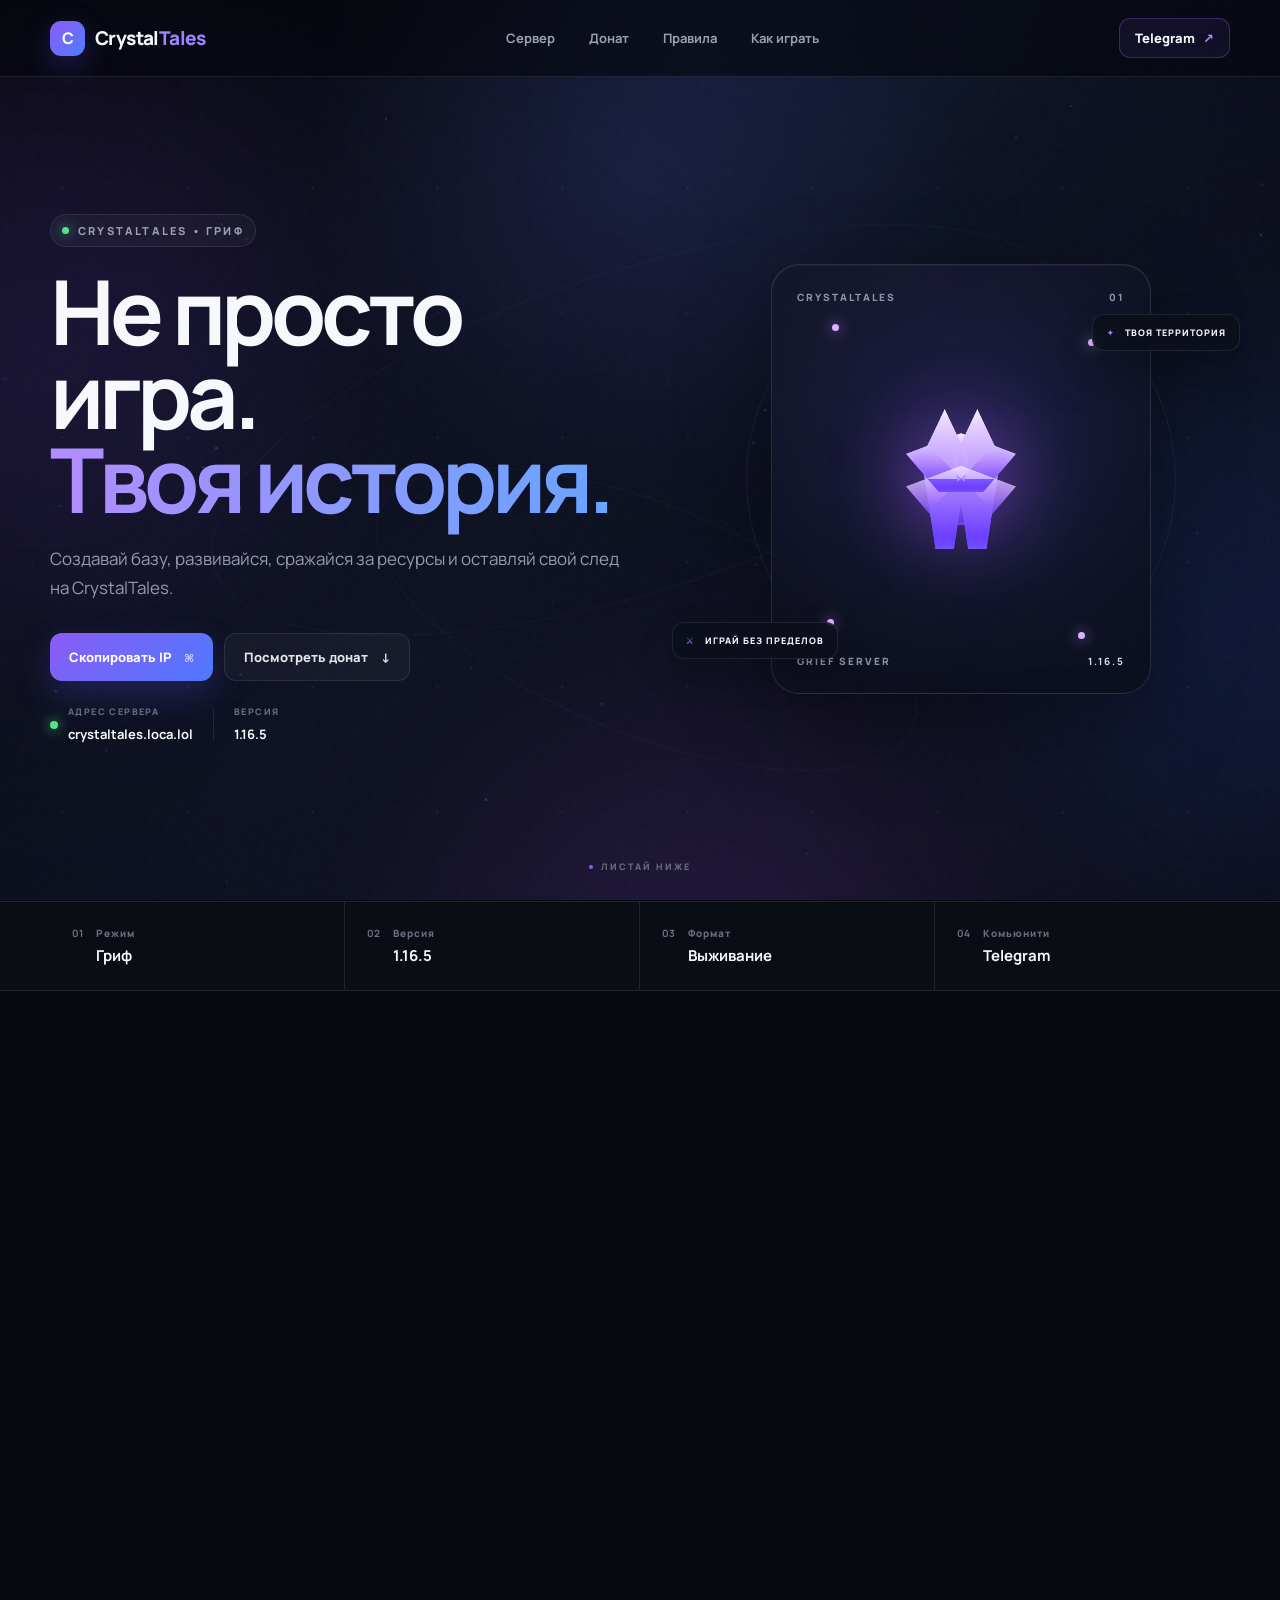
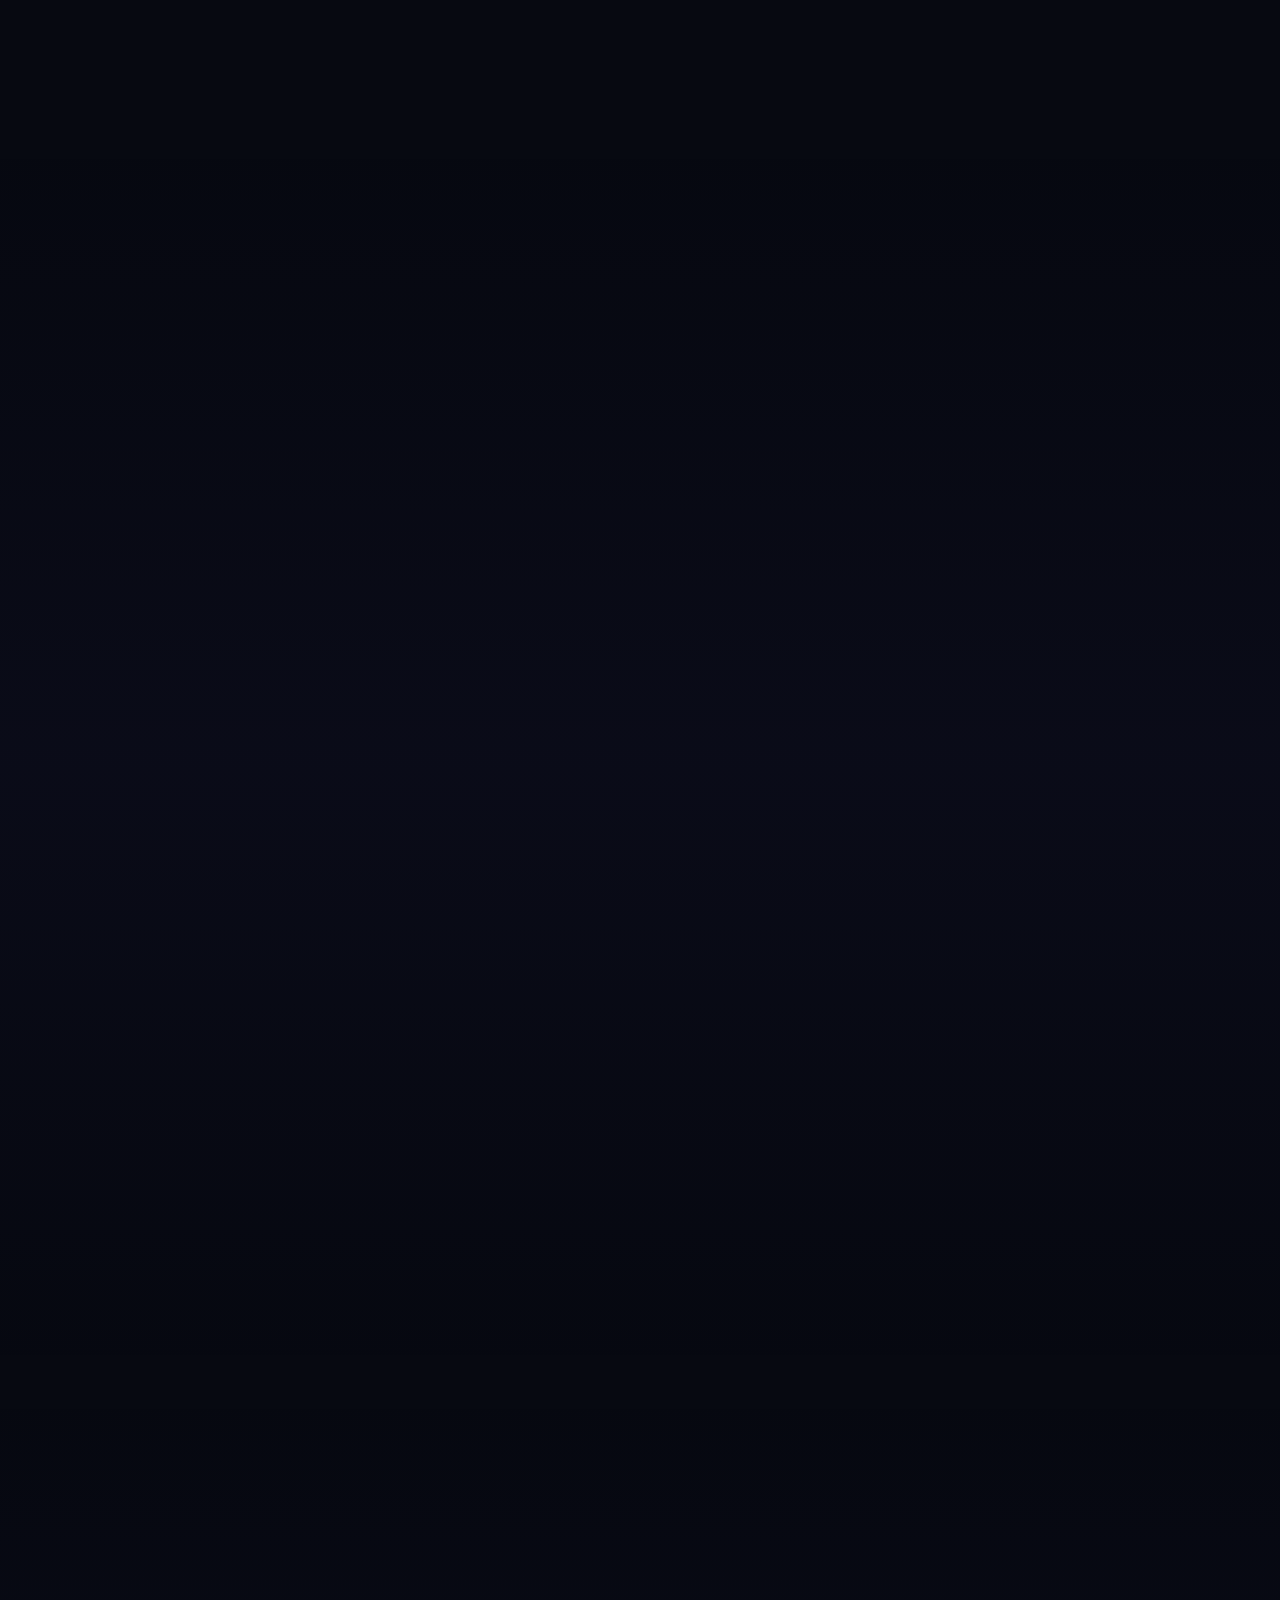
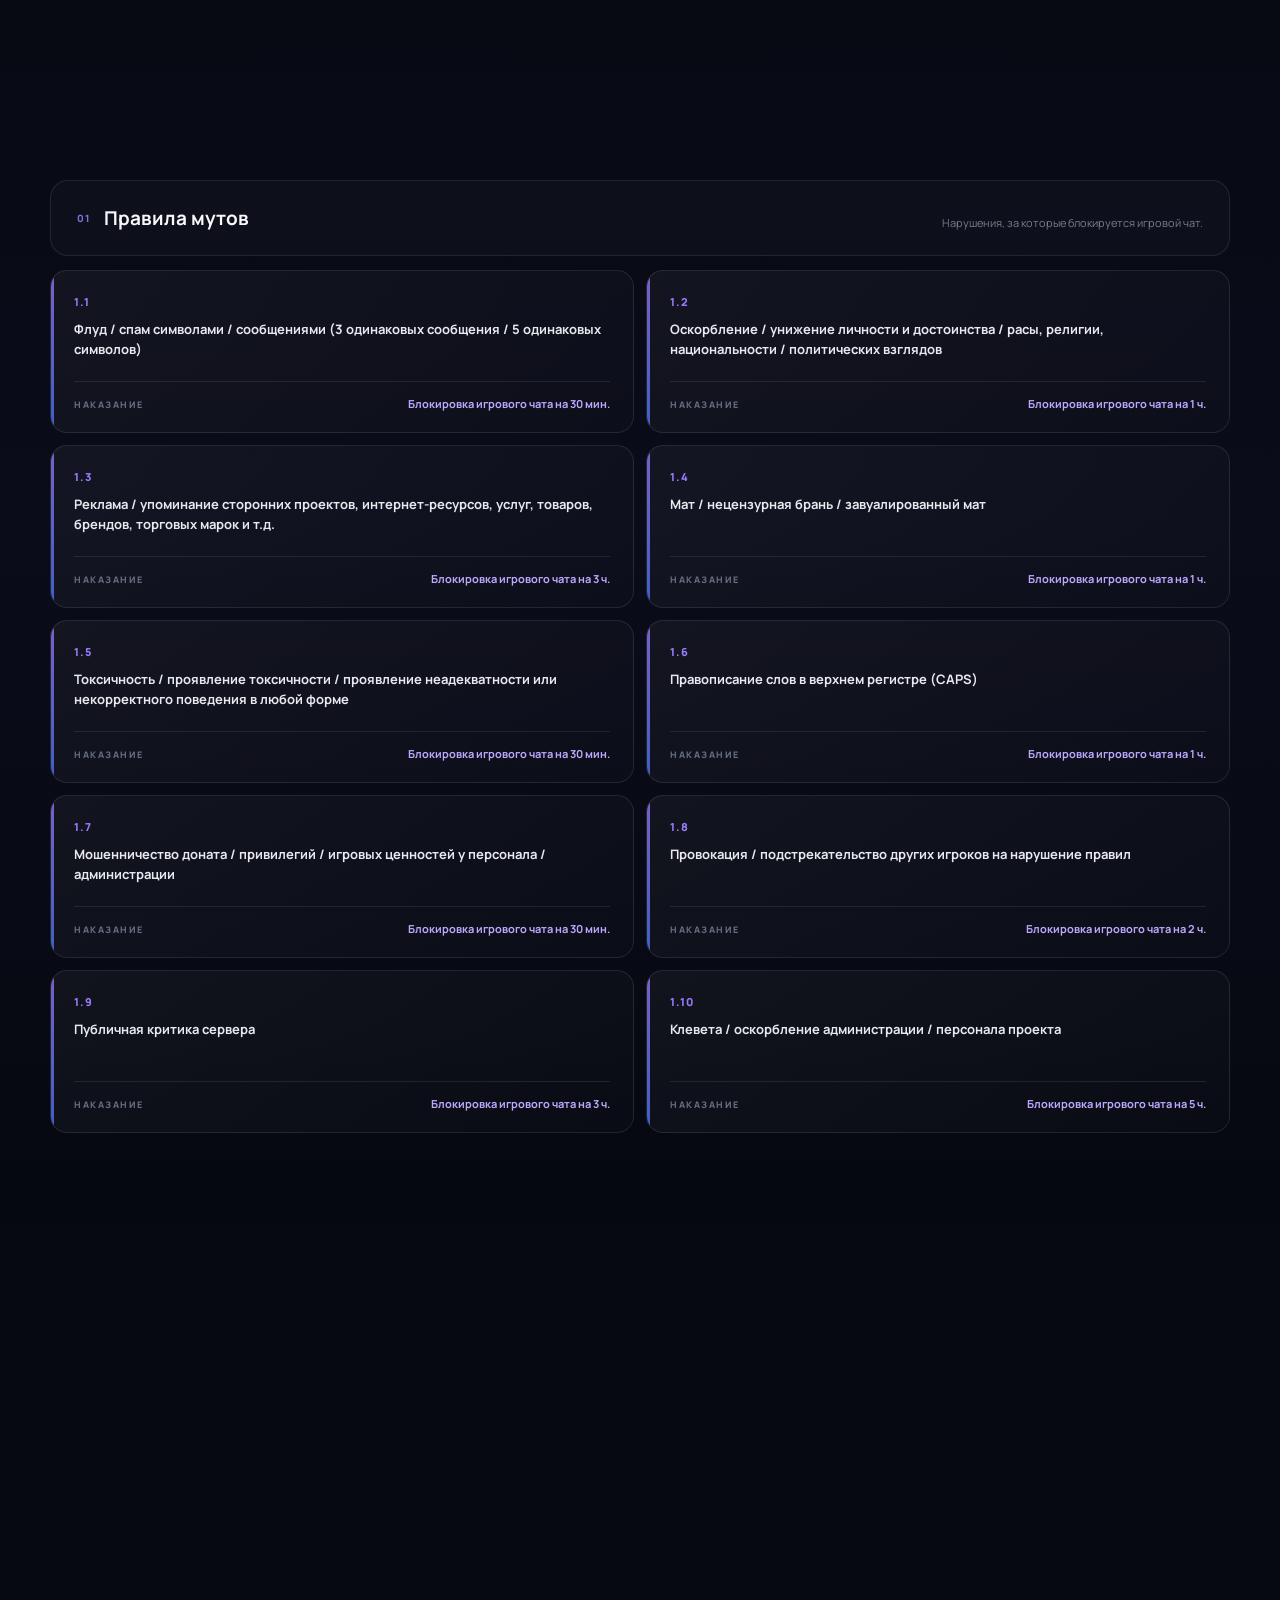
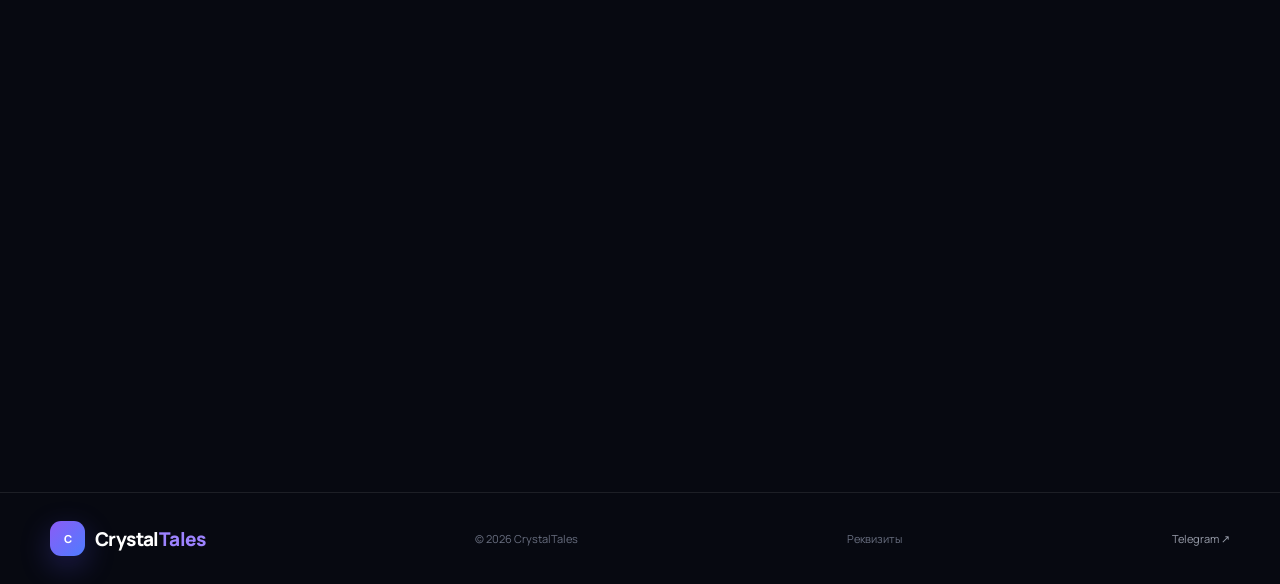
==== commit 35963d08: "Add files via upload" ====
--- a/index.html
+++ b/index.html
@@ -9,7 +9,7 @@
   <link rel="preconnect" href="https://fonts.googleapis.com">
   <link rel="preconnect" href="https://fonts.gstatic.com" crossorigin>
   <link href="https://fonts.googleapis.com/css2?family=Manrope:wght@400;500;600;700;800&display=swap" rel="stylesheet">
-  <link rel="stylesheet" href="style.css">
+  <link rel="stylesheet" href="style.css?v=4">
 </head>
 <body>
   <div class="page-bg" aria-hidden="true">
@@ -179,6 +179,6 @@
   </footer>
 
   <div class="toast" id="toast">IP скопирован</div>
-  <script src="script.js"></script>
+  <script src="script.js?v=4"></script>
 </body>
 </html>
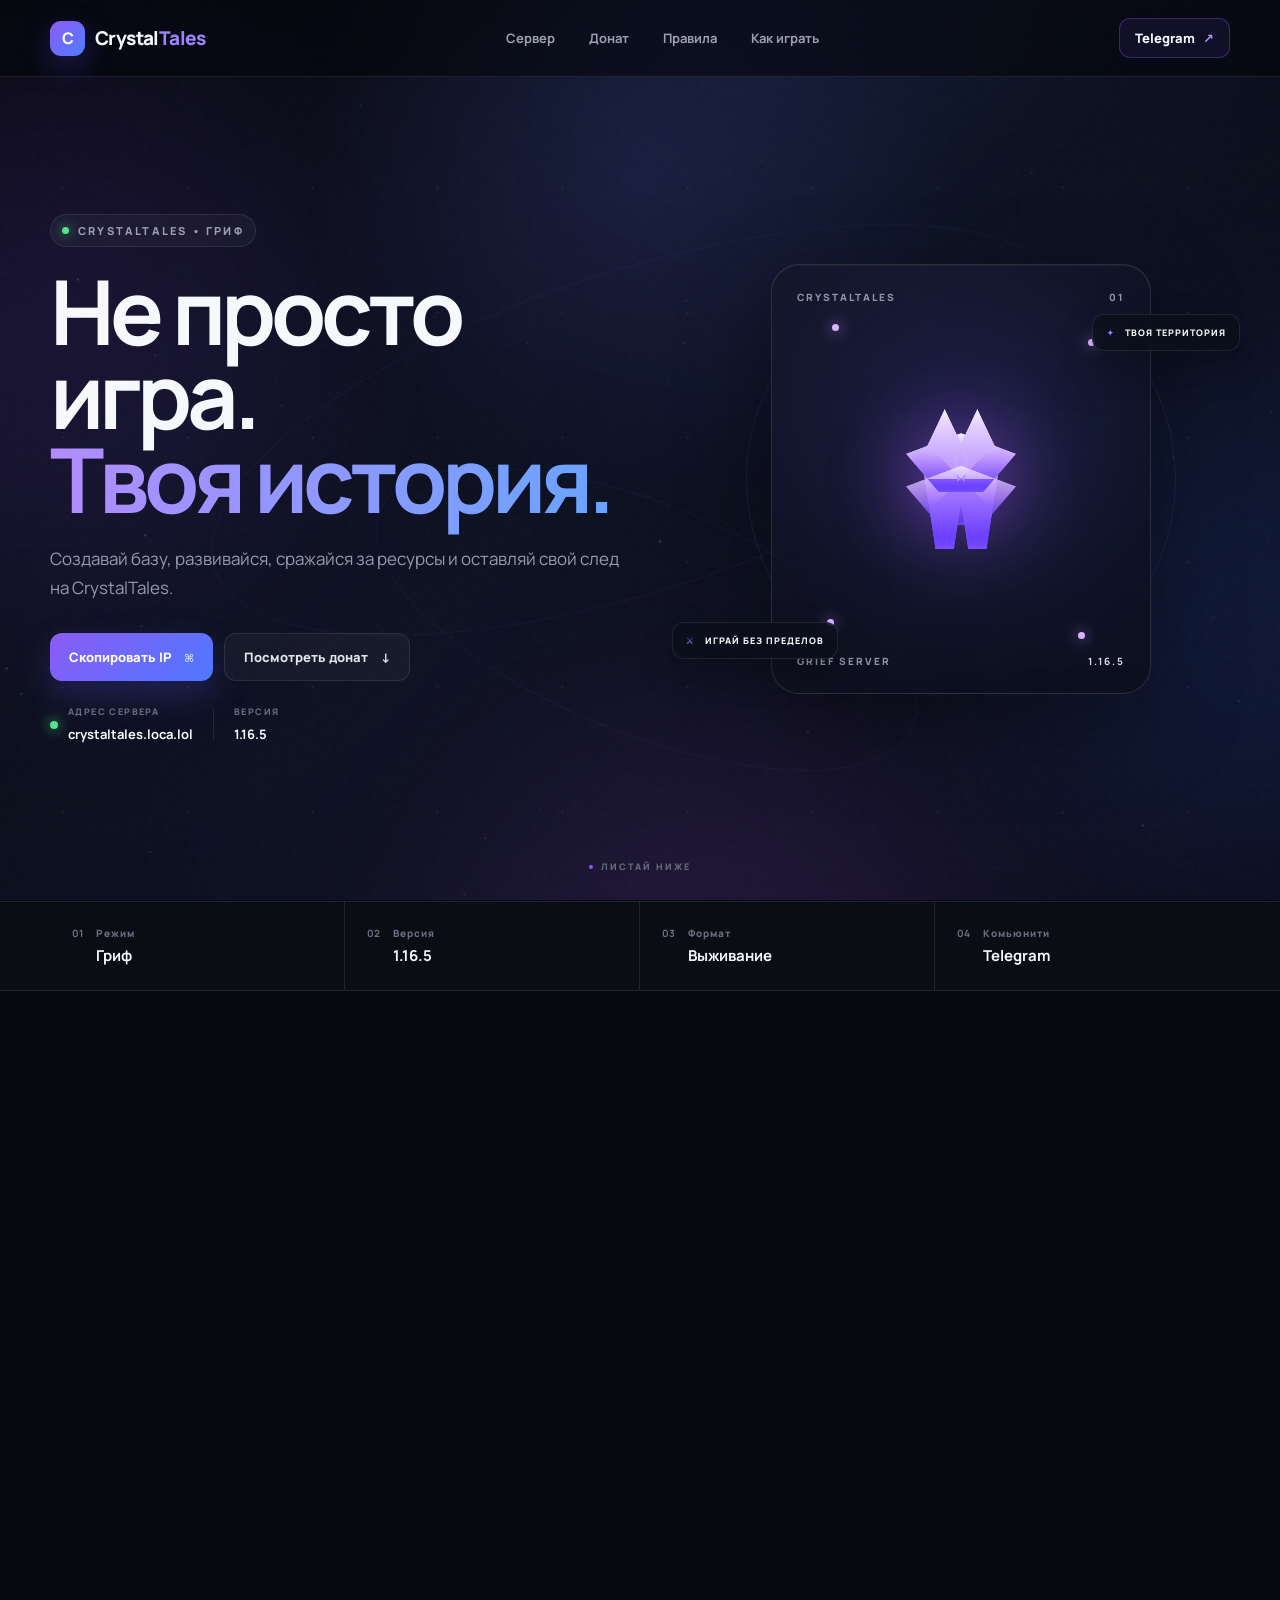
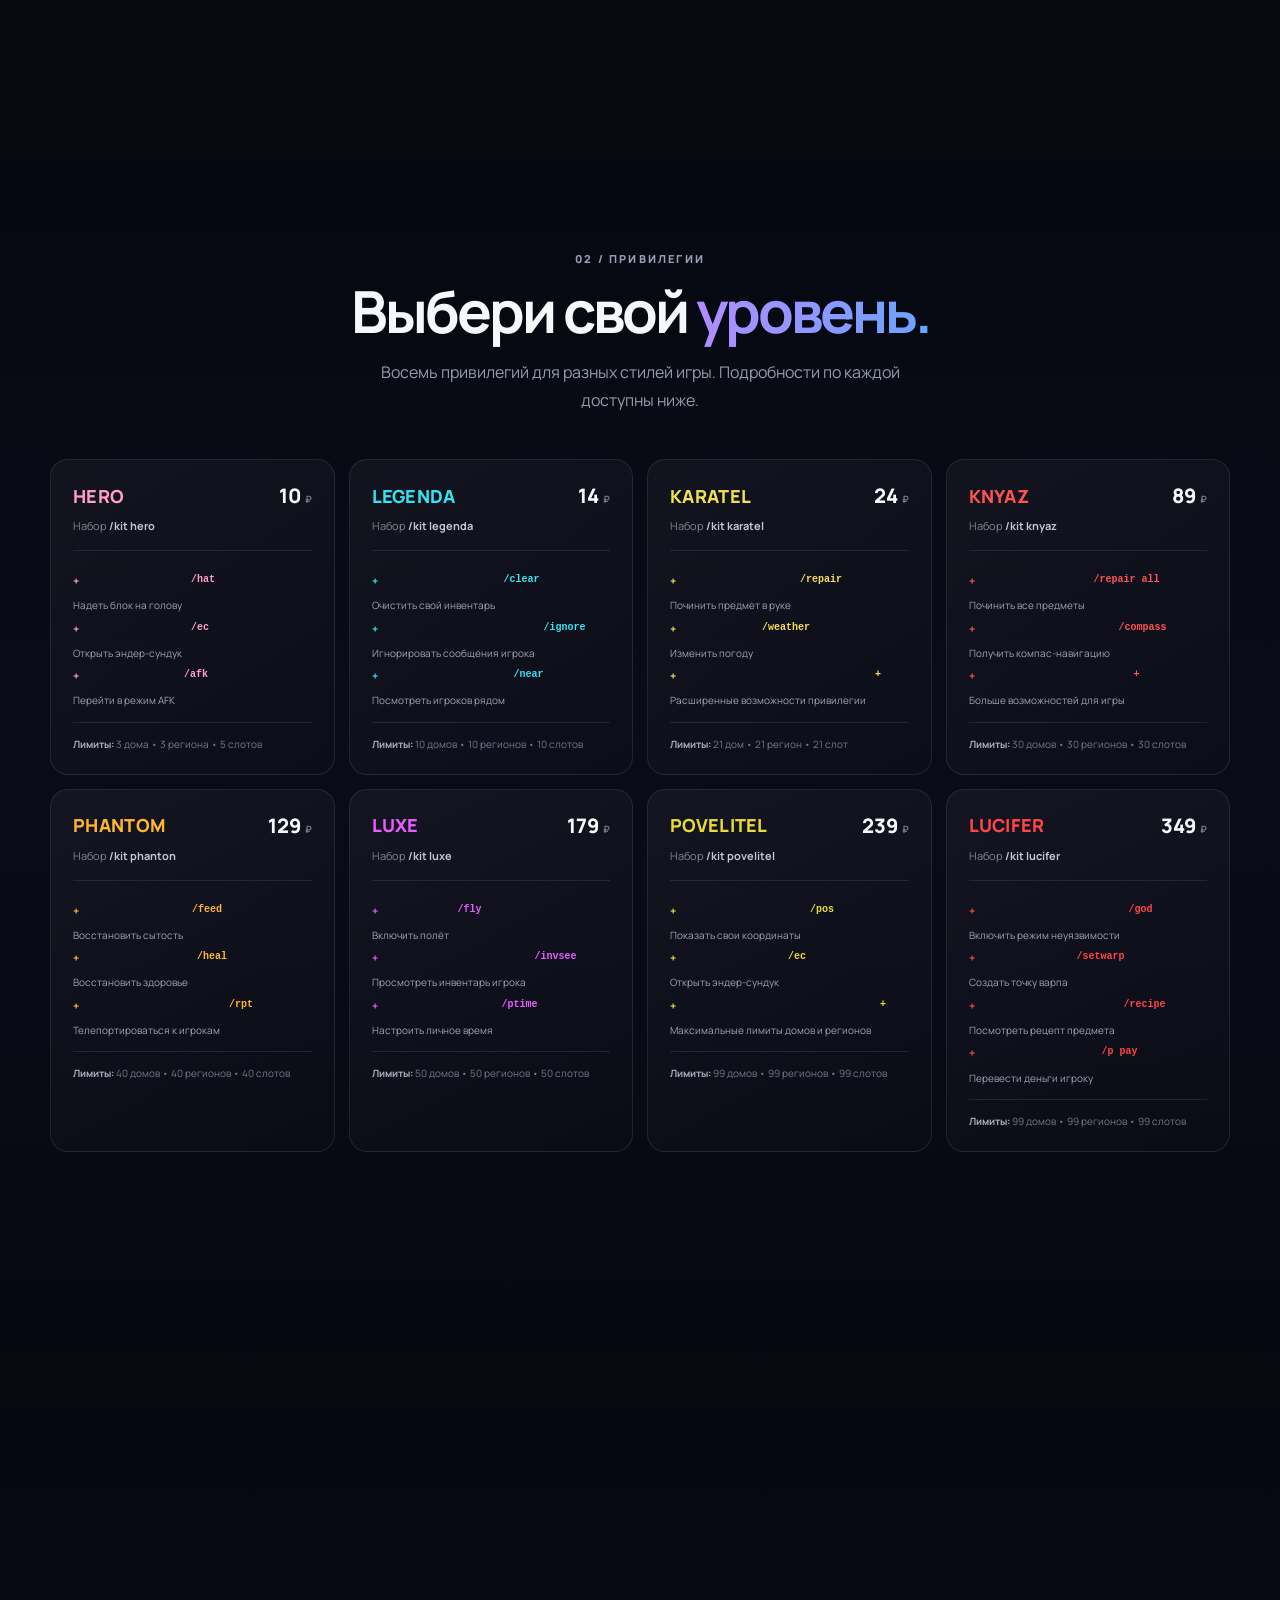
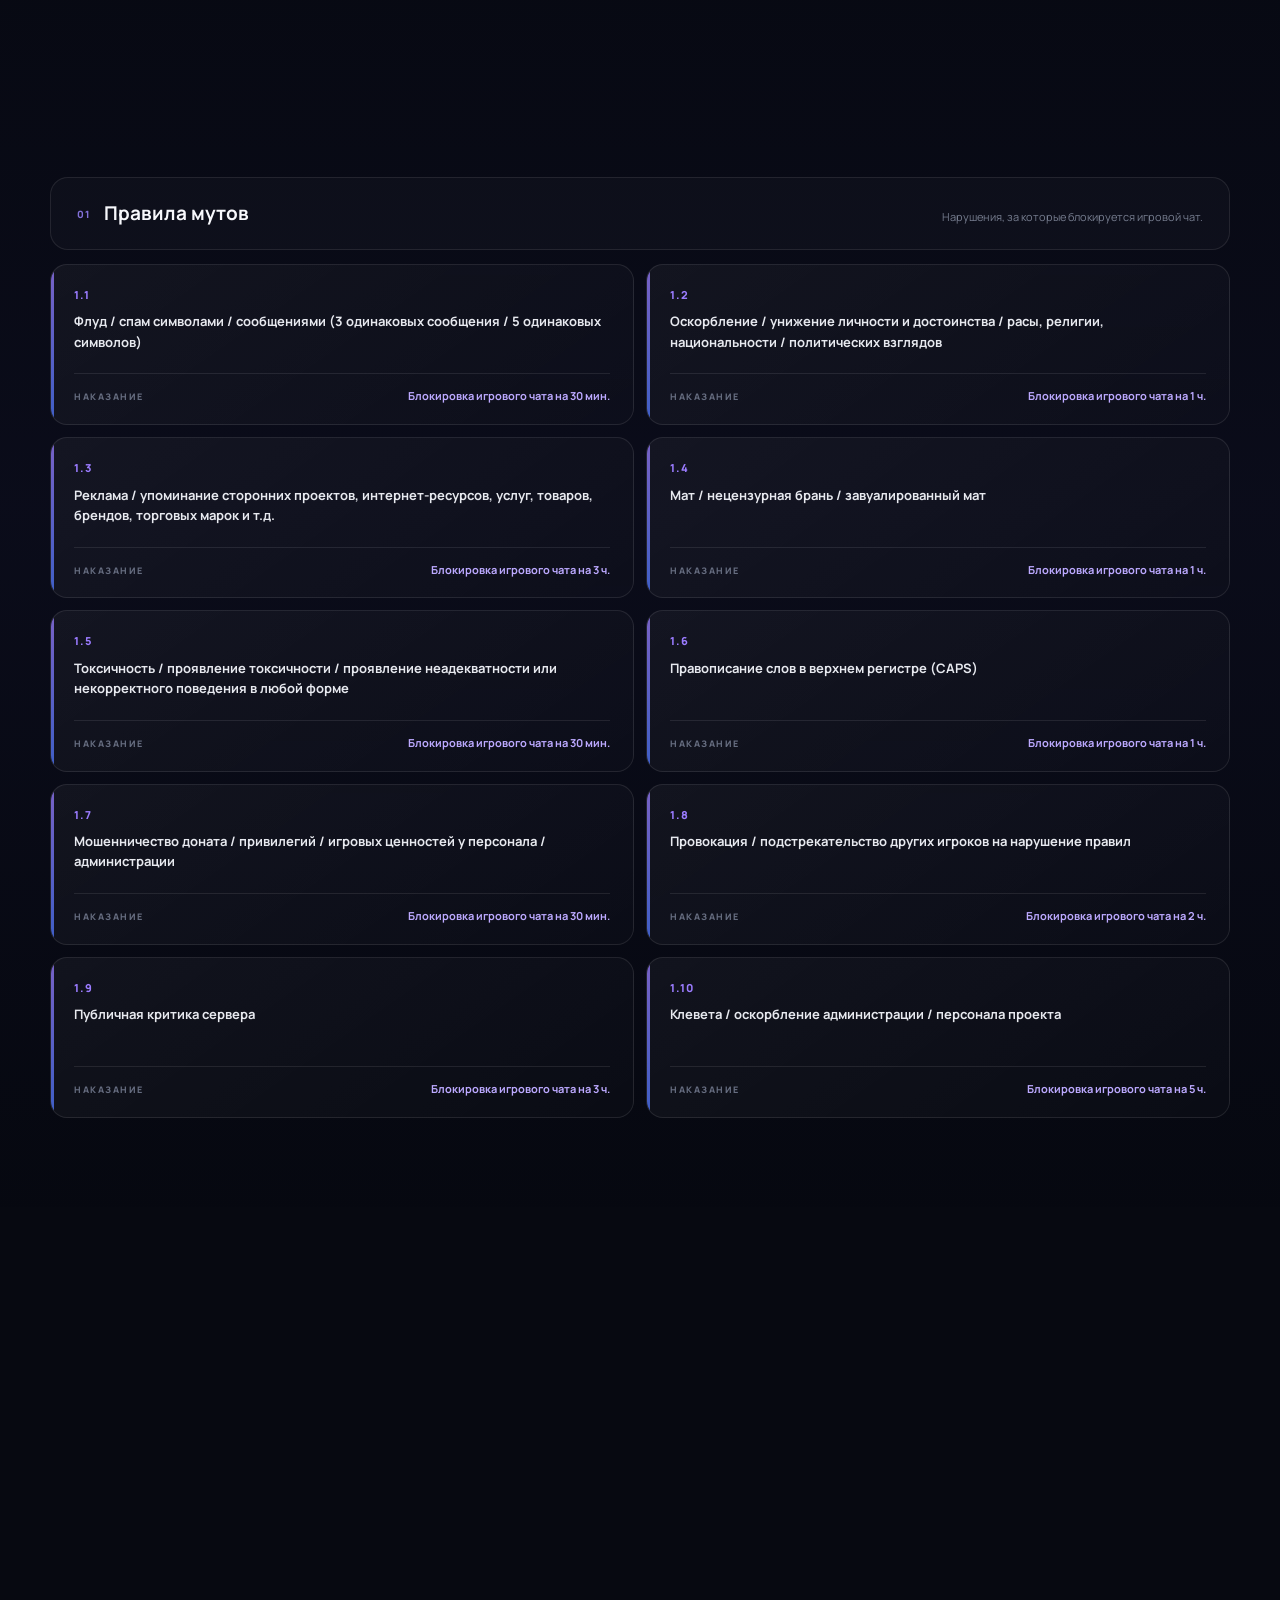
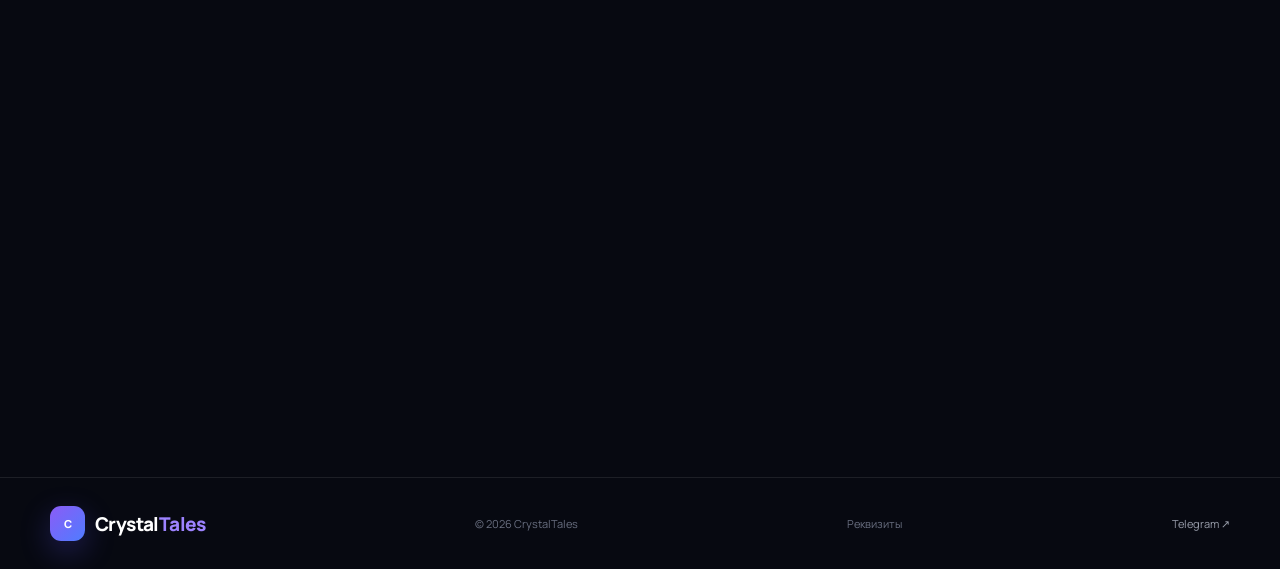
==== commit afce3254: "Add files via upload" ====
--- a/index.html
+++ b/index.html
@@ -9,7 +9,8 @@
   <link rel="preconnect" href="https://fonts.googleapis.com">
   <link rel="preconnect" href="https://fonts.gstatic.com" crossorigin>
   <link href="https://fonts.googleapis.com/css2?family=Manrope:wght@400;500;600;700;800&display=swap" rel="stylesheet">
-  <link rel="stylesheet" href="style.css?v=4">
+  <link rel="stylesheet" href="style.css?v=6">
+  <link rel="stylesheet" href="rules.css?v=6">
 </head>
 <body>
   <div class="page-bg" aria-hidden="true">
--- a/rules.css
+++ b/rules.css
@@ -0,0 +1,173 @@
+
+/* CrystalTales Rules — dedicated stylesheet */
+#rules.rules-section .rules-tabs{
+  display:flex !important;
+  justify-content:center !important;
+  align-items:center !important;
+  gap:10px !important;
+  margin:0 auto 26px !important;
+  flex-wrap:wrap !important;
+}
+#rules.rules-section .rules-tab{
+  appearance:none !important;
+  -webkit-appearance:none !important;
+  display:inline-flex !important;
+  align-items:center !important;
+  justify-content:center !important;
+  width:auto !important;
+  min-width:170px !important;
+  padding:12px 18px !important;
+  border:1px solid rgba(255,255,255,.09) !important;
+  border-radius:12px !important;
+  background:rgba(255,255,255,.025) !important;
+  color:#9da3b3 !important;
+  font:800 12px/1.2 Manrope,system-ui,sans-serif !important;
+  cursor:pointer !important;
+  transition:transform .22s ease,background .22s ease,border-color .22s ease,color .22s ease !important;
+}
+#rules.rules-section .rules-tab span{
+  color:#686f82 !important;
+  margin-left:6px !important;
+  font-size:10px !important;
+}
+#rules.rules-section .rules-tab:hover{
+  background:rgba(255,255,255,.055) !important;
+  color:#fff !important;
+  transform:translateY(-1px) !important;
+}
+#rules.rules-section .rules-tab.active{
+  color:#fff !important;
+  border-color:rgba(139,92,246,.45) !important;
+  background:linear-gradient(135deg,rgba(139,92,246,.18),rgba(79,124,255,.11)) !important;
+  box-shadow:0 12px 35px rgba(70,65,170,.13) !important;
+}
+#rules.rules-section .rules-tab.active span{color:#a991ff !important}
+
+#rules.rules-section .rules-panel{display:none !important}
+#rules.rules-section .rules-panel.active{display:block !important;animation:ctRulesIn .35s ease !important}
+#rules.rules-section .rules-panel[hidden]{display:none !important}
+@keyframes ctRulesIn{from{opacity:0;transform:translateY(8px)}to{opacity:1;transform:none}}
+
+#rules.rules-section .rules-panel-head{
+  display:flex !important;
+  align-items:flex-end !important;
+  justify-content:space-between !important;
+  gap:25px !important;
+  padding:24px 26px !important;
+  margin-bottom:14px !important;
+  border:1px solid rgba(255,255,255,.09) !important;
+  border-radius:18px !important;
+  background:rgba(255,255,255,.025) !important;
+}
+#rules.rules-section .rules-panel-head>div{
+  display:flex !important;
+  align-items:center !important;
+  gap:13px !important;
+}
+#rules.rules-section .rules-panel-head>div>span{
+  display:inline-block !important;
+  font-size:10px !important;
+  color:#8170d8 !important;
+  font-weight:900 !important;
+  letter-spacing:1px !important;
+}
+#rules.rules-section .rules-panel-head h3{
+  margin:0 !important;
+  font-size:19px !important;
+  line-height:1.2 !important;
+}
+#rules.rules-section .rules-panel-head p{
+  margin:0 !important;
+  color:#777e90 !important;
+  font-size:11px !important;
+  line-height:1.5 !important;
+  text-align:right !important;
+}
+
+#rules.rules-section .rules-grid{
+  display:grid !important;
+  grid-template-columns:repeat(2,minmax(0,1fr)) !important;
+  gap:12px !important;
+}
+#rules.rules-section .rule-card{
+  position:relative !important;
+  display:block !important;
+  padding:23px 23px 20px !important;
+  border:1px solid rgba(255,255,255,.09) !important;
+  border-radius:17px !important;
+  background:linear-gradient(145deg,rgba(255,255,255,.045),rgba(255,255,255,.015)) !important;
+  overflow:hidden !important;
+  transition:transform .24s ease,border-color .24s ease,box-shadow .24s ease !important;
+}
+#rules.rules-section .rule-card:before{
+  content:"" !important;
+  position:absolute !important;
+  left:0 !important;top:0 !important;
+  width:3px !important;height:100% !important;
+  background:linear-gradient(180deg,#9b7cff,#4e78ff) !important;
+  opacity:.75 !important;
+}
+#rules.rules-section .rule-card.ban:before{
+  background:linear-gradient(180deg,#ff6b87,#8b5cf6) !important;
+}
+#rules.rules-section .rule-card:hover{
+  transform:translateY(-3px) !important;
+  border-color:rgba(139,92,246,.32) !important;
+  box-shadow:0 20px 45px rgba(0,0,0,.18) !important;
+}
+#rules.rules-section .rule-id{
+  display:block !important;
+  font-size:11px !important;
+  line-height:1.2 !important;
+  font-weight:900 !important;
+  color:#9b7cff !important;
+  letter-spacing:1px !important;
+  margin-bottom:10px !important;
+}
+#rules.rules-section .rule-card.ban .rule-id{color:#ff8ba3 !important}
+#rules.rules-section .rule-card h4{
+  display:block !important;
+  margin:0 !important;
+  min-height:44px !important;
+  font-size:13px !important;
+  line-height:1.55 !important;
+  color:#e7e9ef !important;
+  font-weight:700 !important;
+}
+#rules.rules-section .rule-punishment{
+  margin-top:18px !important;
+  padding-top:14px !important;
+  border-top:1px solid rgba(255,255,255,.09) !important;
+  display:flex !important;
+  align-items:baseline !important;
+  justify-content:space-between !important;
+  gap:14px !important;
+}
+#rules.rules-section .rule-punishment span{
+  font-size:9px !important;
+  text-transform:uppercase !important;
+  letter-spacing:1.5px !important;
+  color:#666d80 !important;
+  font-weight:900 !important;
+  white-space:nowrap !important;
+}
+#rules.rules-section .rule-punishment b{
+  font-size:11px !important;
+  line-height:1.45 !important;
+  color:#bca9ff !important;
+  text-align:right !important;
+}
+#rules.rules-section .rule-card.ban .rule-punishment b{color:#ff9db0 !important}
+
+@media(max-width:700px){
+  #rules.rules-section .rules-grid{grid-template-columns:1fr !important}
+  #rules.rules-section .rules-panel-head{display:block !important}
+  #rules.rules-section .rules-panel-head p{text-align:left !important;margin-top:8px !important}
+}
+@media(max-width:560px){
+  #rules.rules-section .rules-tab{width:100% !important;min-width:0 !important}
+  #rules.rules-section .rules-panel-head{padding:20px !important}
+  #rules.rules-section .rule-card{padding:20px !important}
+  #rules.rules-section .rule-punishment{display:block !important}
+  #rules.rules-section .rule-punishment b{display:block !important;text-align:left !important;margin-top:6px !important}
+}
